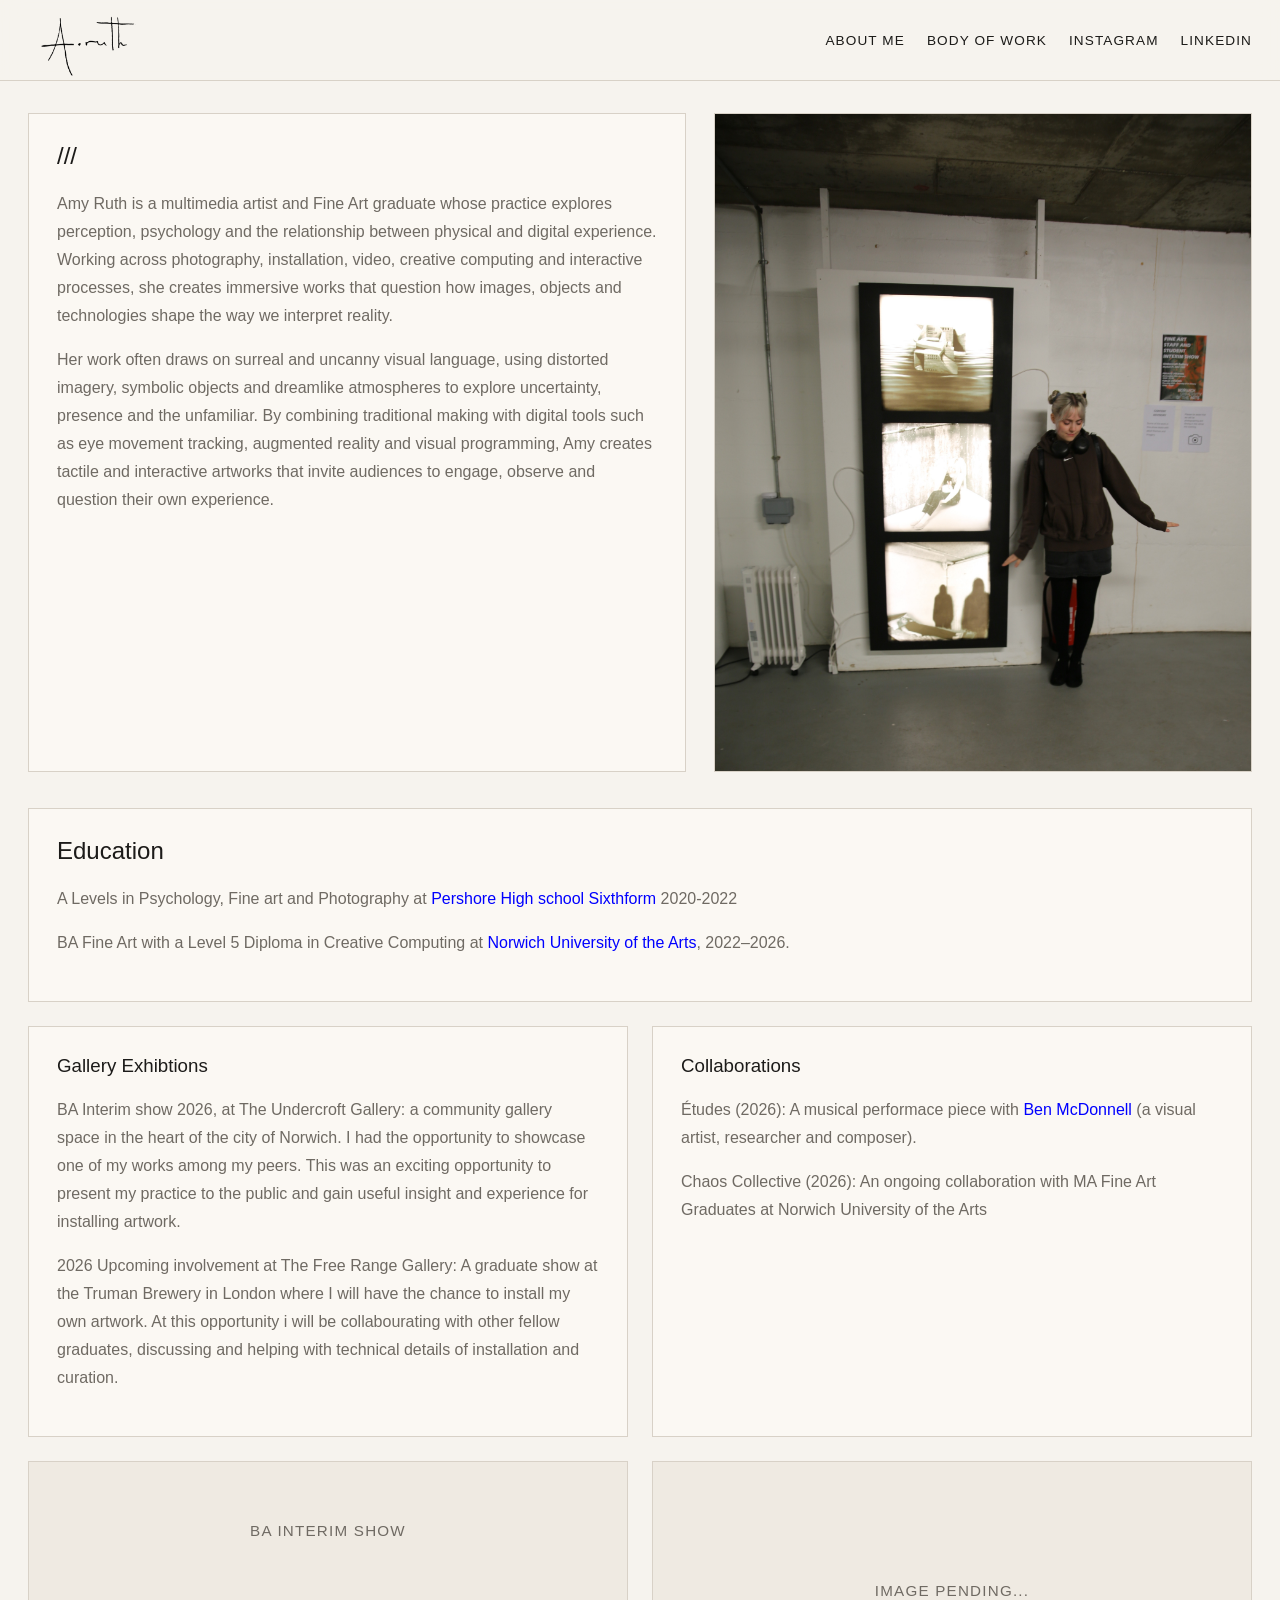
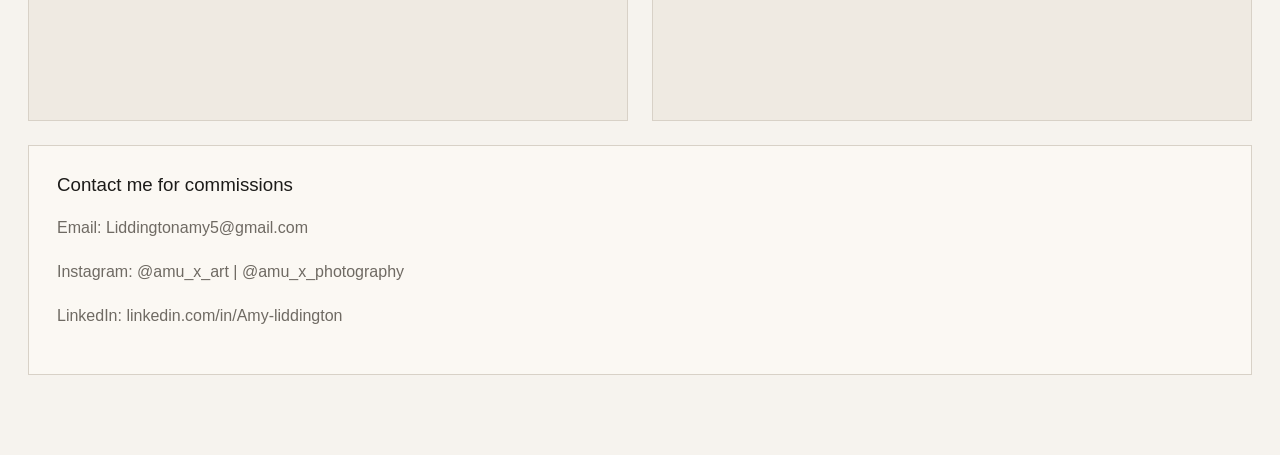
==== about.html @ e0ebb4e6 "Update about.html" ====
<!DOCTYPE html>
<html lang="en">
<head>
  <meta charset="UTF-8" />
  <meta name="viewport" content="width=device-width, initial-scale=1.0" />
  <title>About Me — Amy Liddington</title>
  <link rel="stylesheet" href="style.css" />
</head>
<body>
  <header class="site-header">
    <div class="header-inner">
      <a href="index.html" class="signature-wrap">
        <img src="images/sig.png" alt="Your signature" />
      </a>
      <nav class="main-nav">
        <a href="about.html">About Me</a>
        <a href="index.html#body-of-work">Body of Work</a>
      <a href="https://www.instagram.com/amu_x_art/" target="_blank" rel="noopener noreferrer">Instagram</a>
        <a href="https://www.linkedin.com/in/amy-liddington-a07385301/" target="_blank" rel="noopener noreferrer">LinkedIn</a>
      </nav>
    </div>
  </header>

  <main class="page-wrap">
    <div class="about-layout">
      <div class="text-box">
        <h2>///</h2>
        <p> Amy Ruth is a multimedia artist and Fine Art graduate whose practice explores perception, psychology and the relationship between physical and digital experience. Working across photography, installation, video, creative computing and interactive processes, she creates immersive works that question how images, objects and technologies shape the way we interpret reality.
        </p>
        <p>
          Her work often draws on surreal and uncanny visual language, using distorted imagery, symbolic objects and dreamlike atmospheres to explore uncertainty, presence and the unfamiliar. By combining traditional making with digital tools such as eye movement tracking, augmented reality and visual programming, Amy creates tactile and interactive artworks that invite audiences to engage, observe and question their own experience.
        </p>
        <p>
          
        </p>
      </div>

      <div class="image-box">
        <img src="images/0A7A3656.JPG" alt="Artist portrait or work image" />
      </div>
    </div>

    <div class="education-block">
      <h2>Education</h2>
      <p>
       A Levels in Psychology, Fine art and Photography at <a href="https://www.pershorehigh.org.uk/" class="link">Pershore High school Sixthform</a> 2020-2022
      </p>
      <p>
       BA Fine Art with a Level 5 Diploma in Creative Computing at <a href="https://norwichuni.ac.uk/courses/undergraduate/how-to-apply/?gad_source=1&gad_campaignid=23507903249&gbraid=0AAAAA-VwPoWM-Cn82sap5-omvKN9BB3MS&gclid=Cj0KCQjw77bPBhC_ARIsAGAjjV-Chq_SR6FcS5R3rNB_PiRzjKrTsqq-M4BsCd_qu9kXpTuqFAmPdO8aAlq-EALw_wcB" class="link">Norwich University of the Arts</a>, 2022–2026.
      </p>
    </div>

    <div class="info-grid">
      <div class="info-box">
        <h3>Gallery Exhibtions</h3>
        <p>
          BA Interim show 2026, at The Undercroft Gallery: a community gallery space in the heart of the city of Norwich. I had the opportunity to showcase one of my works among my peers. This was an exciting opportunity to present my practice to the public and gain useful insight and experience for installing artwork. 
        </p>
        <p>
          2026 Upcoming involvement at The Free Range Gallery: A graduate show at the Truman Brewery in London where I will have the chance to install my own artwork. At this opportunity i will be collabourating with other fellow graduates, discussing and helping with technical details of installation and curation.  
        </p>
      </div>

      <div class="info-box">
        <h3>Collaborations</h3>
        <p>
         Études (2026): A musical performace piece with <a href="https://benmcdonnell.co.uk/" target="_blank" rel="noopener noreferrer" class="link">Ben McDonnell</a> 
         (a visual artist, researcher and composer).
        </p>
        <p>
          Chaos Collective (2026): An ongoing collaboration with MA Fine Art Graduates at Norwich University of the Arts
        </p>
        <p>

        </p>

      </div>
    </div>

    <div class="placeholder-image-row">
      <div class="placeholder-tile"> BA Interim Show
        <img src="images/IMG_8066 (1).JPG" alt="">
      </div>
      <div class="placeholder-tile">Image pending...</div>
    </div>

    <div class="contact-box">
      <h3>Contact me for commissions</h3>
      <p>Email: Liddingtonamy5@gmail.com</p>
      <p>Instagram: @amu_x_art | @amu_x_photography</p>
      <p>LinkedIn: linkedin.com/in/Amy-liddington</p>
    </div>
  </main>
  <script src="script.js"></script>
</body>
</html>
---- style.css ----
:root {
  --bg: #f6f3ee;
  --bg-soft: #efeae2;
  --text: #1c1b19;
  --muted: #6f6a63;
  --line: #d8d1c7;
  --overlay: rgba(28, 27, 25, 0.35);
  --max-width: 1400px;
  --pad: 28px;
  --font-main: "Helvetica Neue", Arial, sans-serif;
}

* {
  box-sizing: border-box;
}

html {
  scroll-behavior: smooth;
}

body {
  margin: 0;
  font-family: var(--font-main);
  background: var(--bg);
  color: var(--text);
}

img {
  max-width: 100%;
  display: block;
}

a {
  color: inherit;
  text-decoration: none;
}

.site-header {
  position: sticky;
  top: 0;
  z-index: 1000;
  background: rgba(246, 243, 238, 0.95);
  -webkit-backdrop-filter: blur(10px);
backdrop-filter: blur(10px);
  backdrop-filter: blur(10px);
  border-bottom: 1px solid var(--line);
}

.header-inner {
  max-width: var(--max-width);
  margin: 0 auto;
  padding: 0 var(--pad);   /* remove vertical padding */
  height: 80px;            /* FIXED height */
  display: flex;
  align-items: center;
  justify-content: space-between;
}

.signature-wrap {
  height: 100%;
  display: flex;
  align-items: center;
   /* allows image to extend */
}

.signature-wrap img {
  height: 100px;   /* bigger than header */
  width: auto;
  object-fit: contain;
}

.main-nav {
  display: flex;
  flex-wrap: wrap;
  gap: 22px;
  justify-content: flex-end;
}

.main-nav a {
  font-size: 0.85rem;
  letter-spacing: 0.08em;
  text-transform: uppercase;
  color: var(--text);
  transition: opacity 0.2s ease;
}

.main-nav a:hover {
  opacity: 0.55;
}

.page-wrap {
  max-width: var(--max-width);
  margin: 0 auto;
  padding: 32px var(--pad) 80px;
}

.hero-space {
  padding-top: 22px;
}

.intro-copy {
  max-width: 760px;
  margin-bottom: 36px;
}

.intro-copy h1 {
  font-size: clamp(2.4rem, 5vw, 5rem);
  line-height: 0.95;
  margin: 0 0 16px;
  font-weight: 500;
}

.intro-copy p {
  font-size: 1rem;
  line-height: 1.7;
  color: var(--muted);
  max-width: 640px;
  margin: 0;
}

/* Homepage category grid */
.category-grid {
  display: grid;
  grid-template-columns: repeat(2, 1fr);
  gap: 18px;
}

.category-card {
  position: relative;
  min-height: 340px;
  overflow: hidden;
  background: var(--bg-soft);
  border: 1px solid var(--line);
}

.category-card img {
  width: 100%;
  height: 100%;
  object-fit: cover;
  transition: transform 0.6s ease;
}

.category-card::after {
  content: "";
  position: absolute;
  inset: 0;
  background: var(--overlay);
  opacity: 0;
  transition: opacity 0.35s ease;
}

.category-card:hover::after {
  opacity: 1;
}

.category-card:hover img {
  transform: scale(1.03);
}

.category-label {
  position: absolute;
  left: 22px;
  bottom: 20px;
  z-index: 2;
  color: #fff;
  font-size: 1.1rem;
  letter-spacing: 0.04em;
  text-transform: uppercase;
}

/* About page */
.about-layout {
  display: grid;
  grid-template-columns: 1.1fr 0.9fr;
  gap: 28px;
  margin-bottom: 36px;
}

.text-box,
.image-box,
.info-box,
.contact-box,
.education-block {
  border: 1px solid var(--line);
  background: #fbf8f3;
}

.text-box,
.info-box,
.contact-box,
.education-block {
  padding: 28px;
}

.text-box h2,
.education-block h2,
.info-box h3,
.contact-box h3,
.gallery-header h1 {
  margin-top: 0;
  font-weight: 500;
}

.text-box p,
.education-block p,
.info-box p,
.contact-box p {
  line-height: 1.75;
  color: var(--muted);
}

.image-box {
  min-height: 200px;
 
  overflow: hidden;
  display: flex;
  justify-content: center;
}

.image-box img {
  height: 100%;
  object-fit:cover;
  
}

.education-block {
  margin-bottom: 24px;
}

.info-grid {
  display: grid;
  grid-template-columns: 1fr 1fr;
  gap: 24px;
  margin-bottom: 24px;
}

.placeholder-image-row {
  display: grid;
  grid-template-columns: 1fr 1fr;
  gap: 24px;
  margin-bottom: 24px;
}

.placeholder-tile {
  min-height: 260px;
  border: 1px solid var(--line);
  background: var(--bg-soft);
  display: grid;
  place-items: center;
  color: var(--muted);
  font-size: 0.95rem;
  text-transform: uppercase;
  letter-spacing: 0.08em;
}

/* Gallery / slideshow pages */
.gallery-header {
  margin-bottom: 26px;
}

.gallery-header p {
  max-width: 700px;
  line-height: 1.7;
  color: var(--muted);
}

.slideshow {
  border: none;
  background: none;
}

.slide {
  display: none;
  grid-template-columns: 1.2fr 0.8fr;

  min-height: calc(100vh - 70px); /* NOT fixed height */
  align-items: center;
}
.slide.active {
  display: grid;
}

.slide-image {
  display: flex;
  align-items: center;
  justify-content: center;
}

.slide-image img {
  max-height: calc(100vh - 120px); /* 🔥 prevents overflow */
  max-width: 100%;
  object-fit: contain;
}

.slide-caption {
  display: flex;
  flex-direction: column;
  justify-content: flex-end;
  padding: 30px;
}

.slide-caption h2 {
  margin: 0 0 10px;
  font-weight: 500;
}

.slide-caption p {
  margin: 0;
  line-height: 1.75;
  color: var(--muted);
}


#body-of-work {
  scroll-margin-top: 90px;
}

.slide-controls {
  display: flex;
  gap: 12px;
  margin-top: 20px;
  padding: 20px 30px 0;
}

.slide-controls button {
  background: transparent;
  border: 1px solid var(--text);
  color: var(--text);
  padding: 10px 16px;
  cursor: pointer;
  transition: background 0.2s ease, color 0.2s ease;
}

.slide-controls button:hover {
  background: var(--text);
  color: var(--bg);
}

.footer-space {
  height: 50px;
}

@media (max-width: 900px) {
  .category-grid,
  .about-layout,
  .info-grid,
  .placeholder-image-row,
  .slide,
  .slide.active {
    grid-template-columns: 1fr;
  }

  .category-card {
    min-height: 260px;
  }

  .slide {
  display: none;
  grid-template-columns: 1.2fr 0.8fr;
  height: 100vh;          /* 🔥 key line */
  max-height: 100vh;
}

  .slide-caption {
    border-left: none;
    border-top: 1px solid var(--line);
  }

  .main-nav {
    gap: 14px;
  }

  .main-nav a {
    font-size: 0.75rem;
  }
}
.link{
  color:blue;
  transition: 0.2s ease;

}
.link:hover{
  color: rgb(209, 11, 209);
}

.slideshow {
  position: relative;
}

.slide-image {
  position: relative;
}

.slide-arrow {
  position: absolute;
  top: 50%;
  transform: translateY(-50%);
  width: 54px;
  height: 54px;
  display: flex;
  align-items: center;
  justify-content: center;
  border-radius: 50%;
  background: rgba(246, 243, 238, 0.8);
  color: var(--text);
  font-size: 1.5rem;
  cursor: pointer;
  opacity: 0;
  transition: opacity 0.25s ease, background 0.25s ease;
  z-index: 20;
  user-select: none;
}

.slideshow:hover .slide-arrow {
  opacity: 1;
}

.slide-arrow:hover {
  background: rgba(28, 27, 25, 0.9);
  color: var(--bg);
}

.slide-arrow.prev {
  left: 18px;
}

.slide-arrow.next {
  right: 18px;
}

.slide-image video {
  max-height: calc(100vh - 120px);
  max-width: 100%;
  width: auto;
  height: auto;
  object-fit: contain;
  display: block;
}
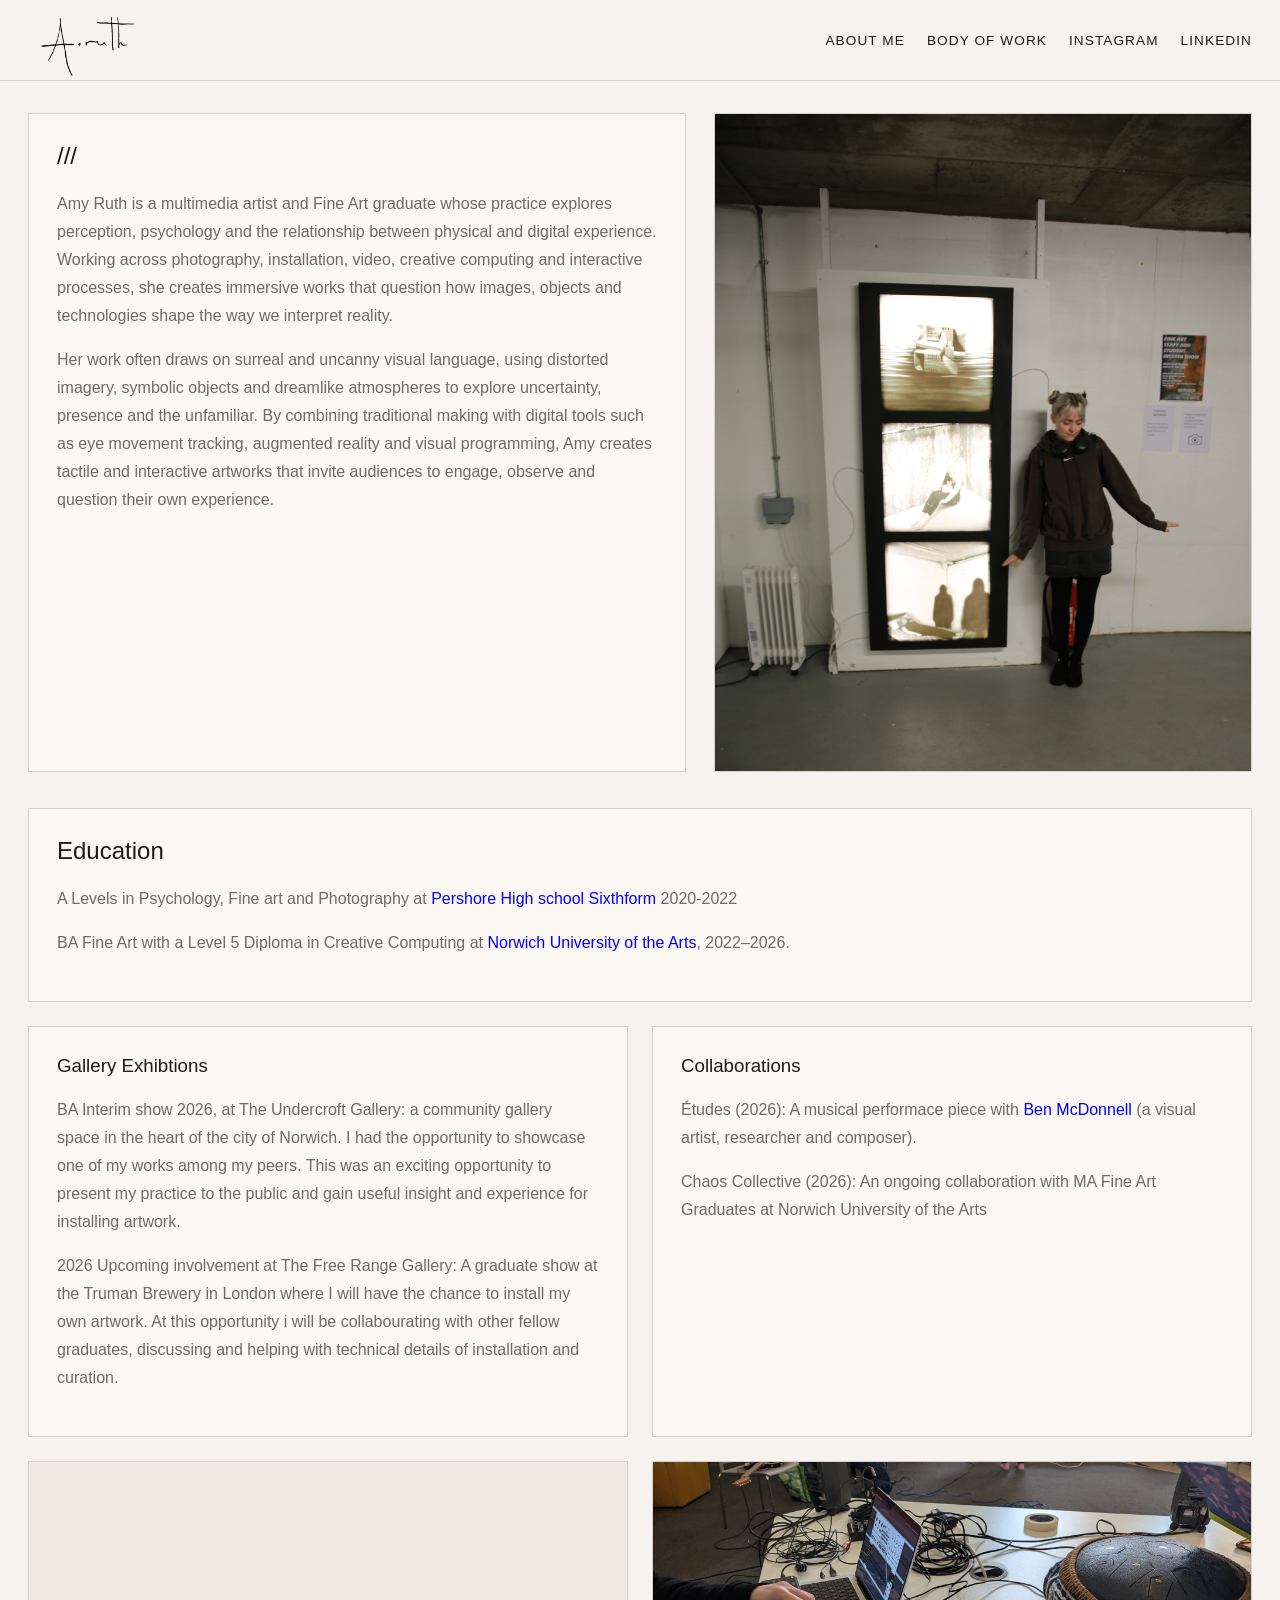
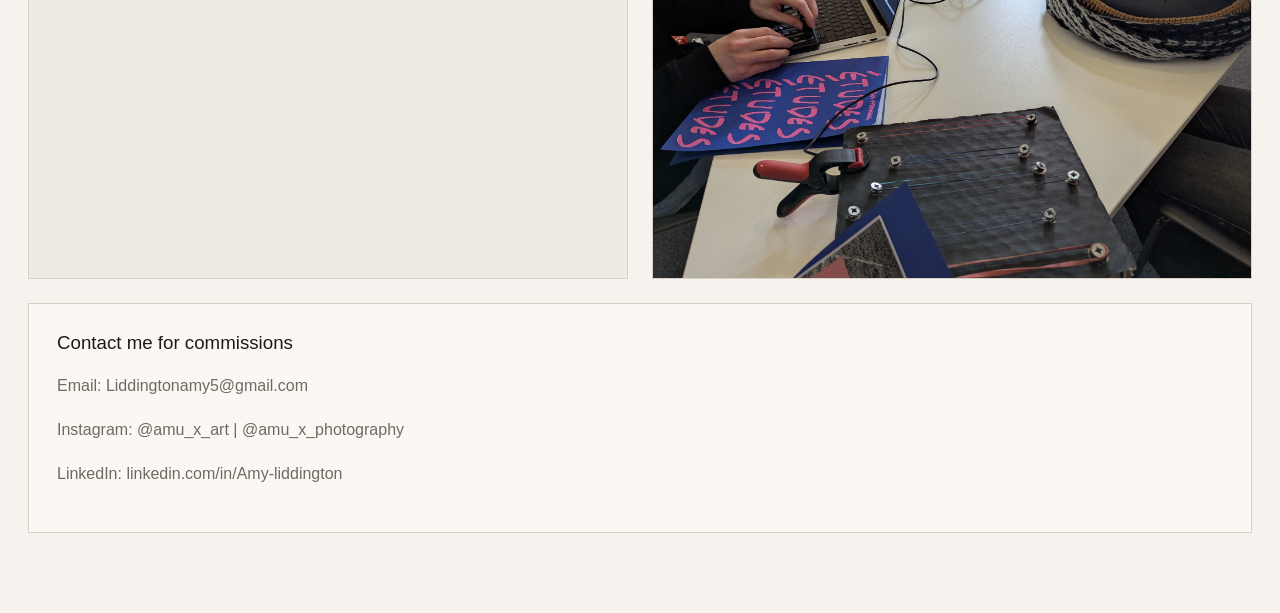
==== commit d8dd5a6b: "tidying up" ====
--- a/about.html
+++ b/about.html
@@ -78,10 +78,12 @@
     </div>
 
     <div class="placeholder-image-row">
-      <div class="placeholder-tile"> BA Interim Show
+      <div class="placeholder-tile">
         <img src="images/IMG_8066 (1).JPG" alt="">
       </div>
-      <div class="placeholder-tile">Image pending...</div>
+      <div class="placeholder-tile">
+        <img src="images/benpt2.jpg" alt="">
+      </div>
     </div>
 
     <div class="contact-box">
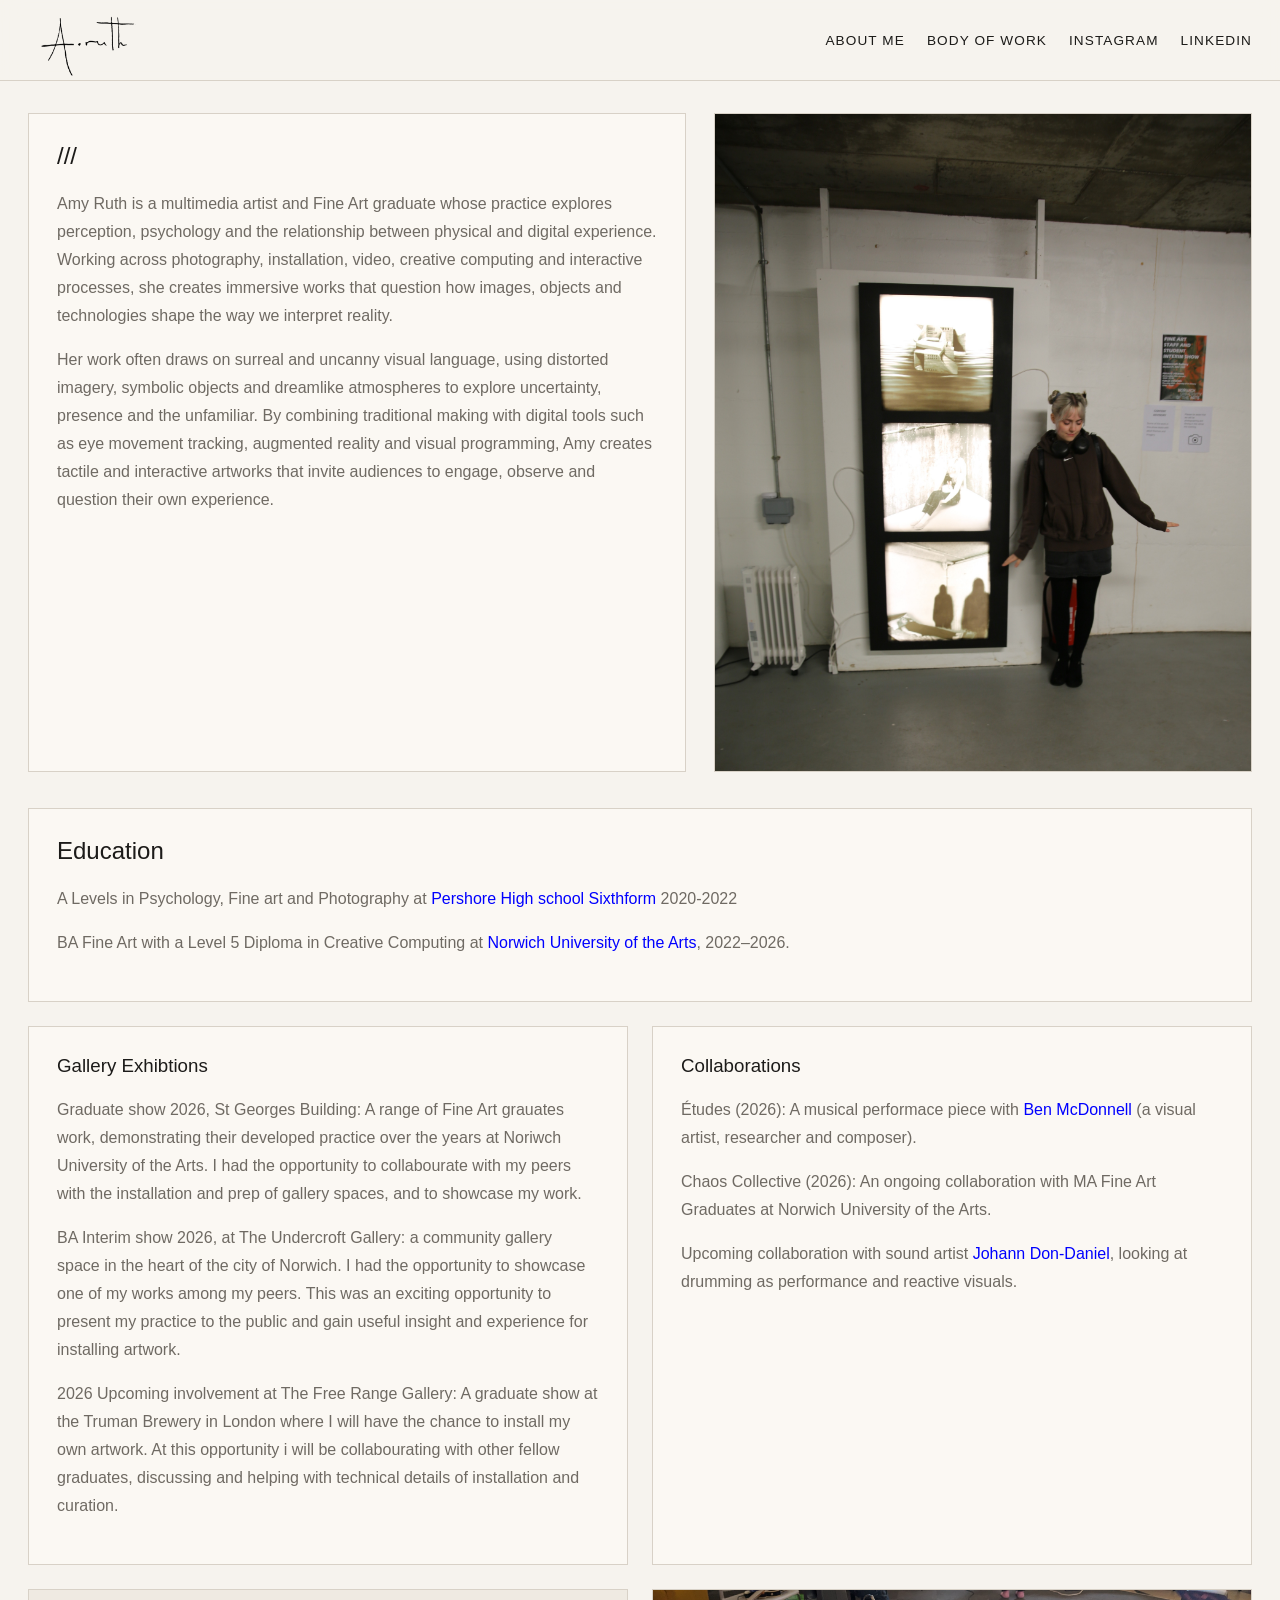
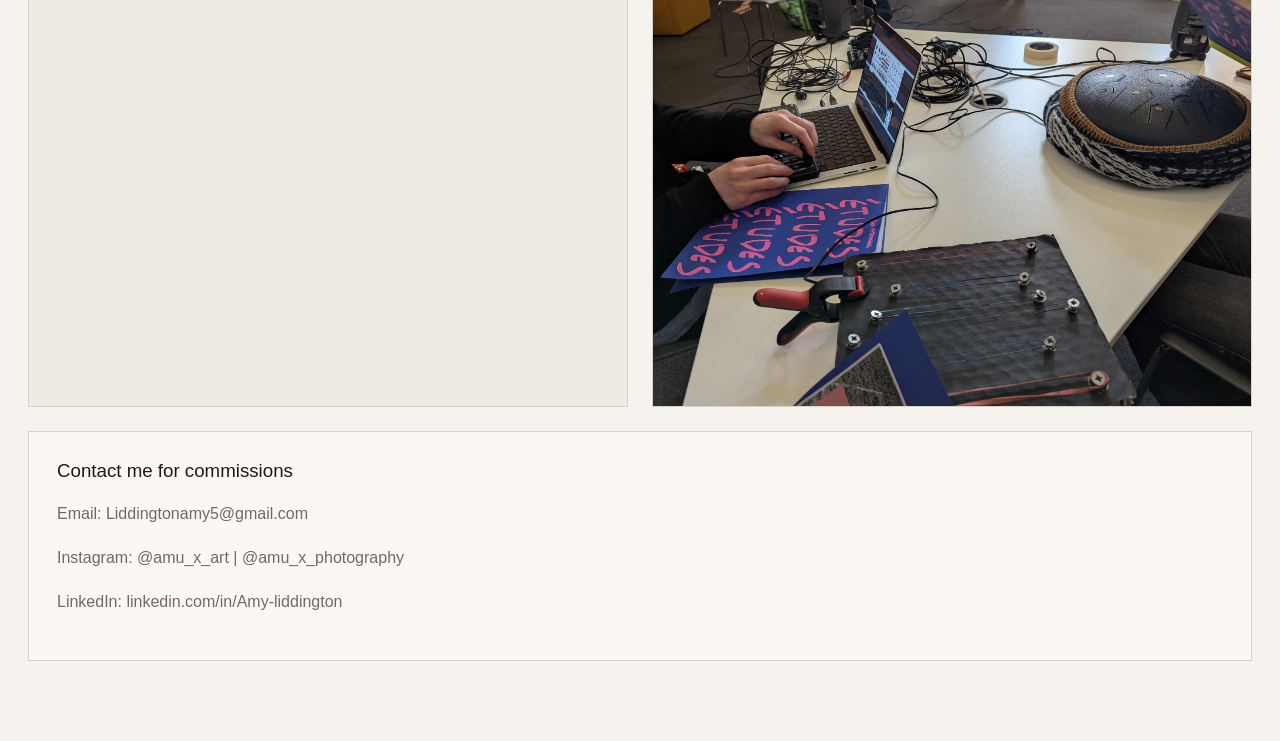
==== commit bf9b41de: "spelling and pictures added" ====
--- a/about.html
+++ b/about.html
@@ -54,11 +54,15 @@
       <div class="info-box">
         <h3>Gallery Exhibtions</h3>
         <p>
+          Graduate show 2026, St Georges Building: A range of Fine Art grauates work, demonstrating their developed practice over the years at Noriwch University of the Arts. I had the opportunity to collabourate with my peers with the installation and prep of gallery spaces, and to showcase my work.
+        </p>
+        <p>
           BA Interim show 2026, at The Undercroft Gallery: a community gallery space in the heart of the city of Norwich. I had the opportunity to showcase one of my works among my peers. This was an exciting opportunity to present my practice to the public and gain useful insight and experience for installing artwork. 
         </p>
         <p>
           2026 Upcoming involvement at The Free Range Gallery: A graduate show at the Truman Brewery in London where I will have the chance to install my own artwork. At this opportunity i will be collabourating with other fellow graduates, discussing and helping with technical details of installation and curation.  
         </p>
+        
       </div>
 
       <div class="info-box">
@@ -68,9 +72,10 @@
          (a visual artist, researcher and composer).
         </p>
         <p>
-          Chaos Collective (2026): An ongoing collaboration with MA Fine Art Graduates at Norwich University of the Arts
+          Chaos Collective (2026): An ongoing collaboration with MA Fine Art Graduates at Norwich University of the Arts.
         </p>
         <p>
+          Upcoming collaboration with sound artist <a href="https://www.johanndondaniel.com/" rel="" class="link" a>Johann Don-Daniel</a>, looking at drumming as performance and reactive visuals. 
 
         </p>
 
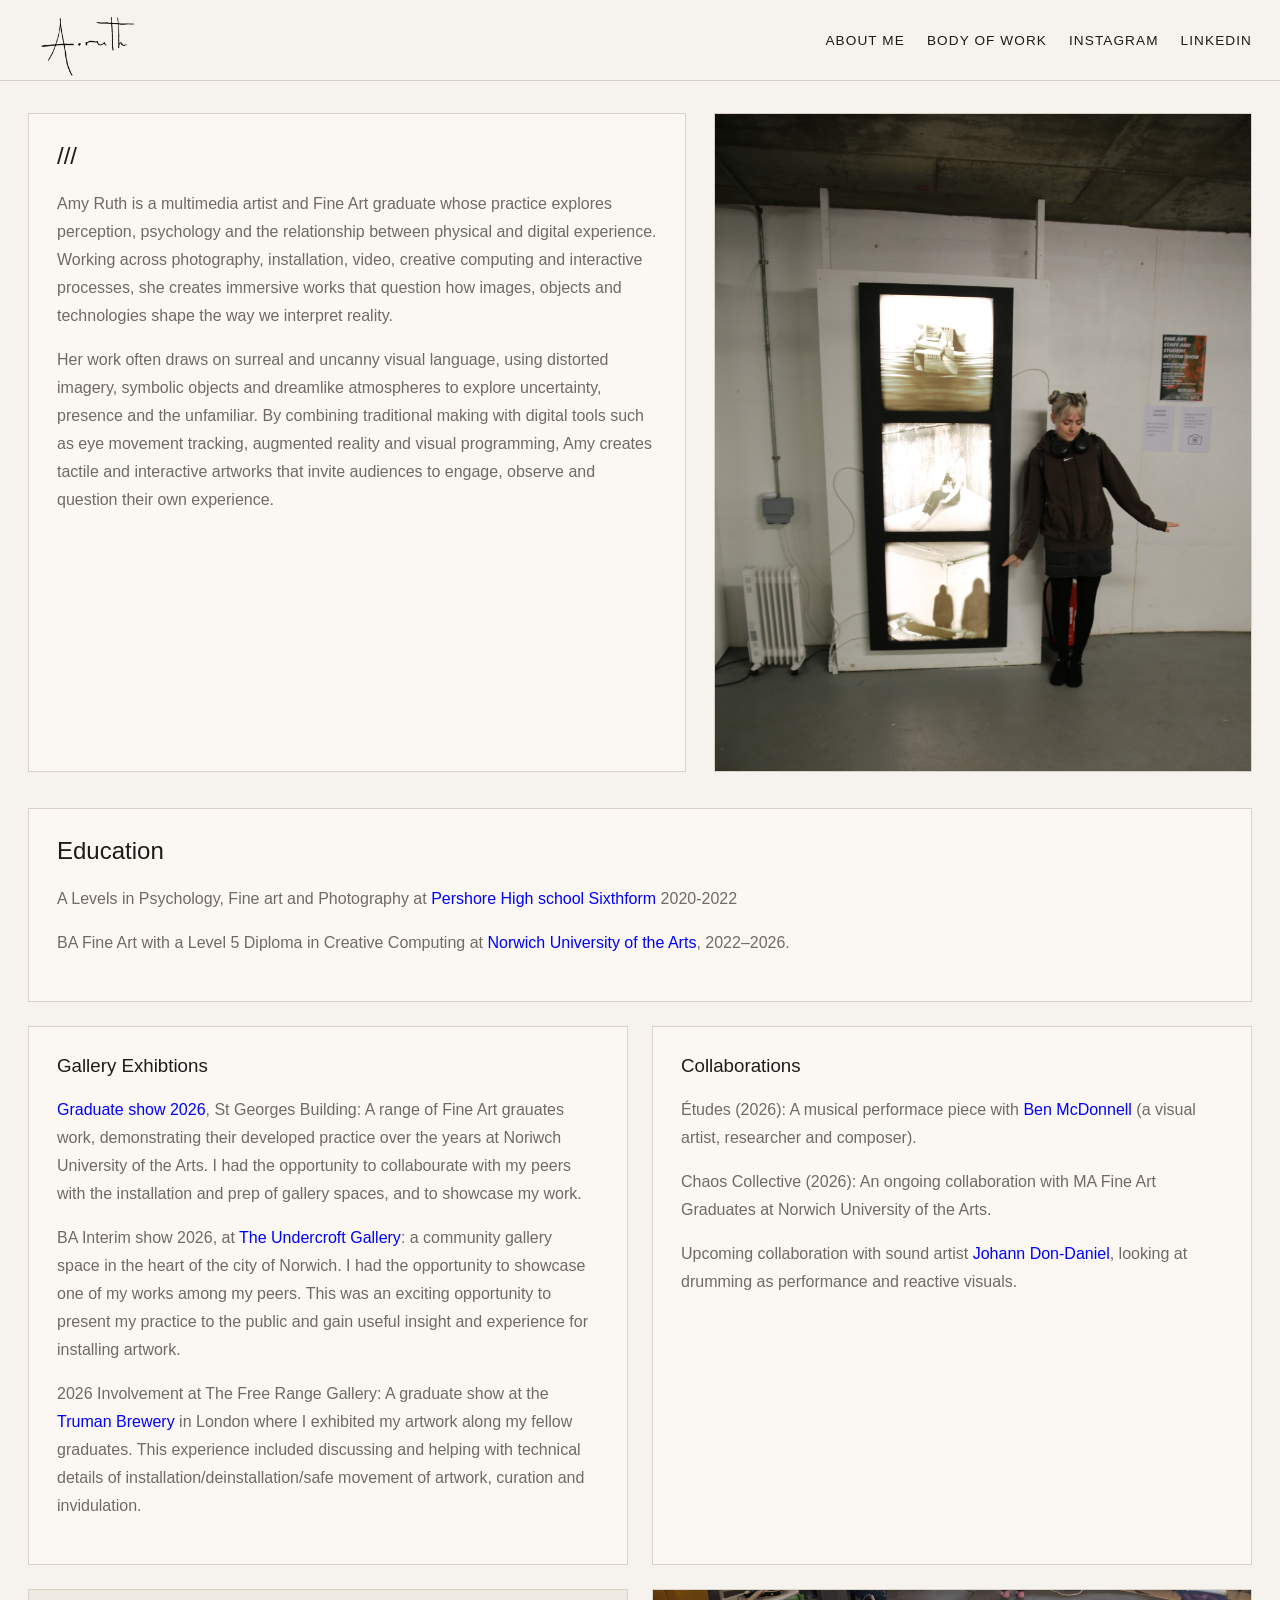
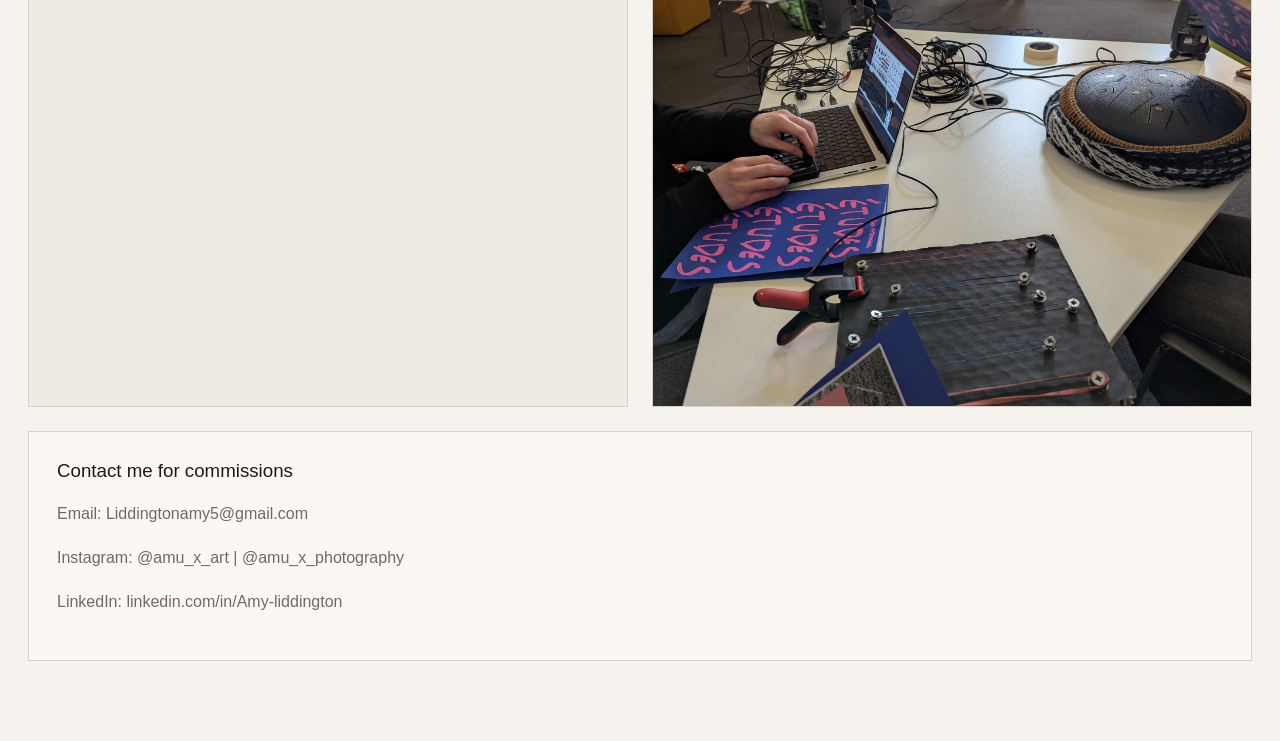
==== commit b4be04c1: "updated about section and added images to installation" ====
--- a/about.html
+++ b/about.html
@@ -54,13 +54,13 @@
       <div class="info-box">
         <h3>Gallery Exhibtions</h3>
         <p>
-          Graduate show 2026, St Georges Building: A range of Fine Art grauates work, demonstrating their developed practice over the years at Noriwch University of the Arts. I had the opportunity to collabourate with my peers with the installation and prep of gallery spaces, and to showcase my work.
+          <a href="https://gradfestshowcase.com/undergraduate/students/amy-liddington/?fbclid=PAcGRvZgJleHRuA2FlbQIxMQBzcnRjBmFwcF9pZA81NjcwNjczNDMzNTI0MjcAAaeMaiTDARsU_ht3ffGv4qEKmR_tUdYv-TsAaWFdZJ34UbBEobdl0QtXQsXFnQ_aem_kq4THn4KsfNq0L2KGORC2g" class="link">Graduate show 2026</a>, St Georges Building: A range of Fine Art grauates work, demonstrating their developed practice over the years at Noriwch University of the Arts. I had the opportunity to collabourate with my peers with the installation and prep of gallery spaces, and to showcase my work.
         </p>
         <p>
-          BA Interim show 2026, at The Undercroft Gallery: a community gallery space in the heart of the city of Norwich. I had the opportunity to showcase one of my works among my peers. This was an exciting opportunity to present my practice to the public and gain useful insight and experience for installing artwork. 
+          BA Interim show 2026, at <a href="https://www.artinnorwich.org.uk/" class="link">The Undercroft Gallery</a>: a community gallery space in the heart of the city of Norwich. I had the opportunity to showcase one of my works among my peers. This was an exciting opportunity to present my practice to the public and gain useful insight and experience for installing artwork. 
         </p>
         <p>
-          2026 Upcoming involvement at The Free Range Gallery: A graduate show at the Truman Brewery in London where I will have the chance to install my own artwork. At this opportunity i will be collabourating with other fellow graduates, discussing and helping with technical details of installation and curation.  
+          2026 Involvement at The Free Range Gallery: A graduate show at the <a href="https://www.trumanbrewery.com/web/home.pl" class="link">Truman Brewery</a> in London where I exhibited my artwork along my fellow graduates. This experience included discussing and helping with technical details of installation/deinstallation/safe movement of artwork, curation and invidulation.
         </p>
         
       </div>
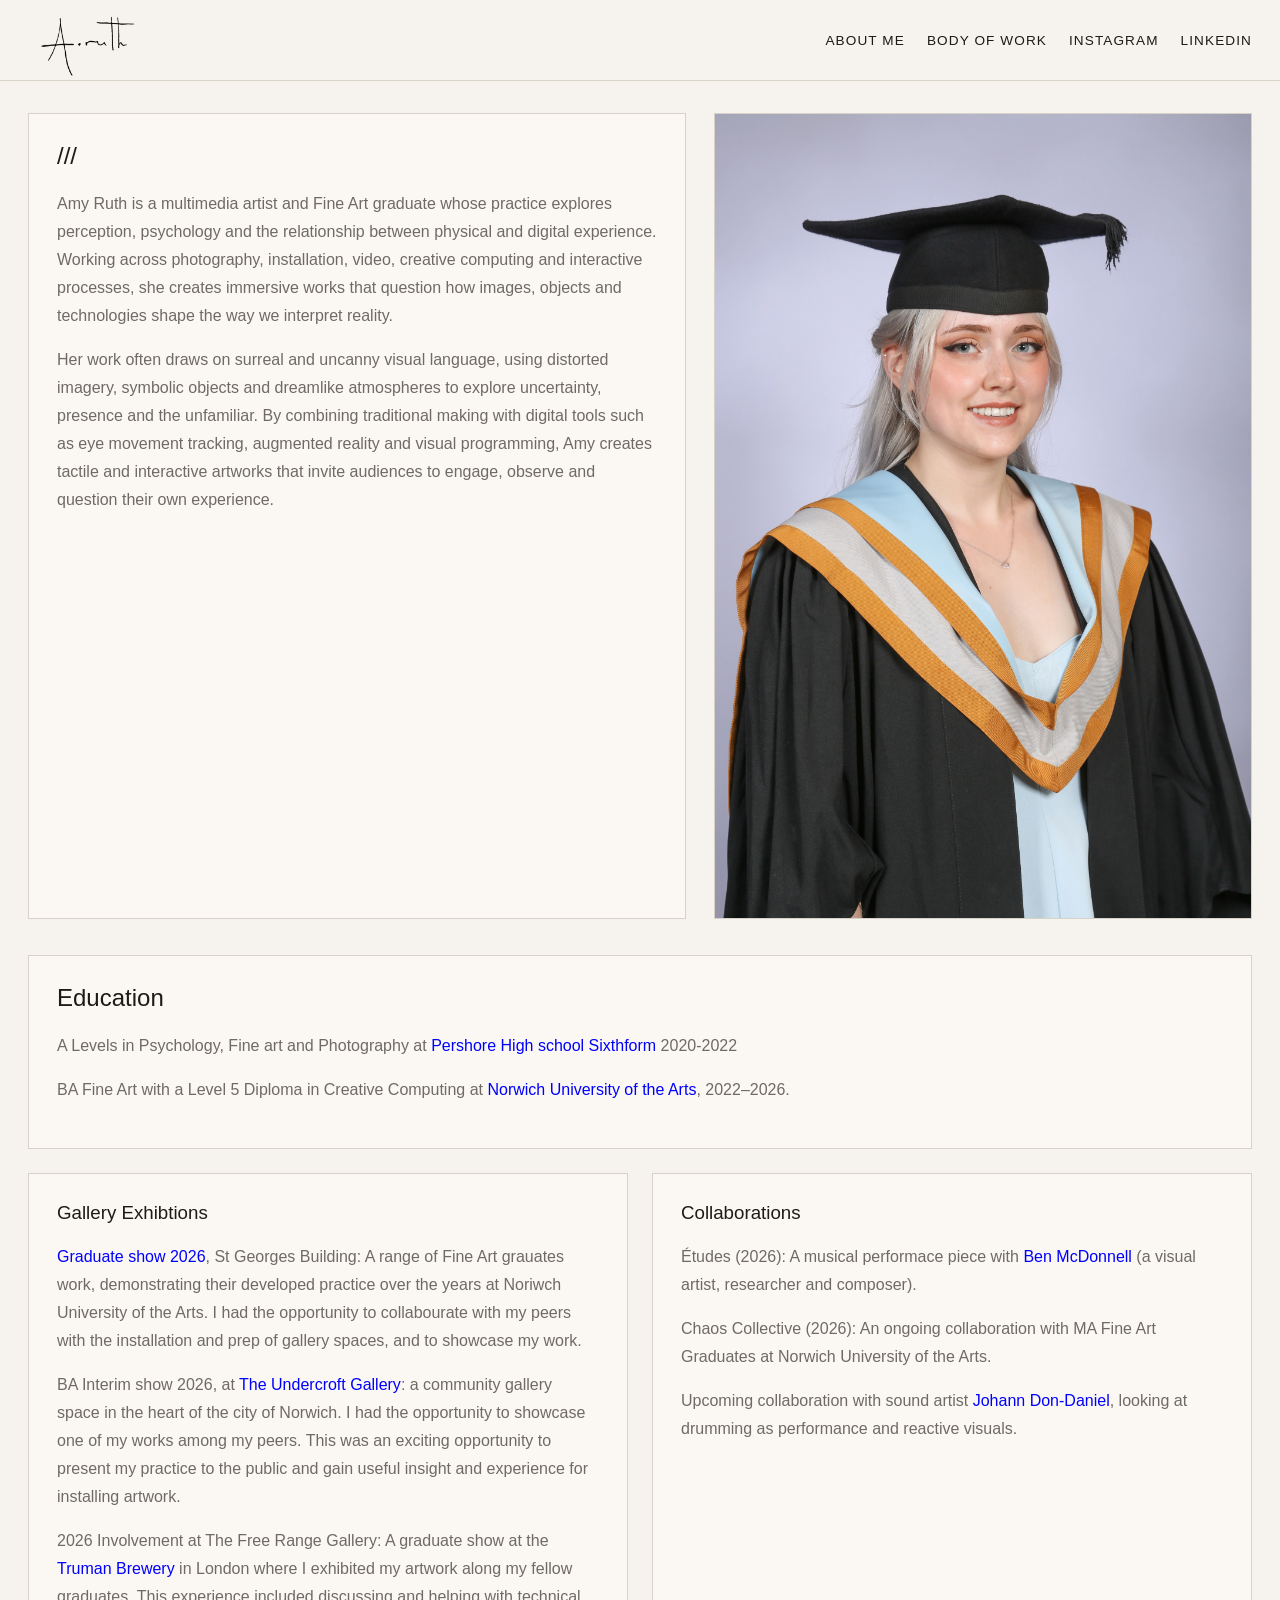
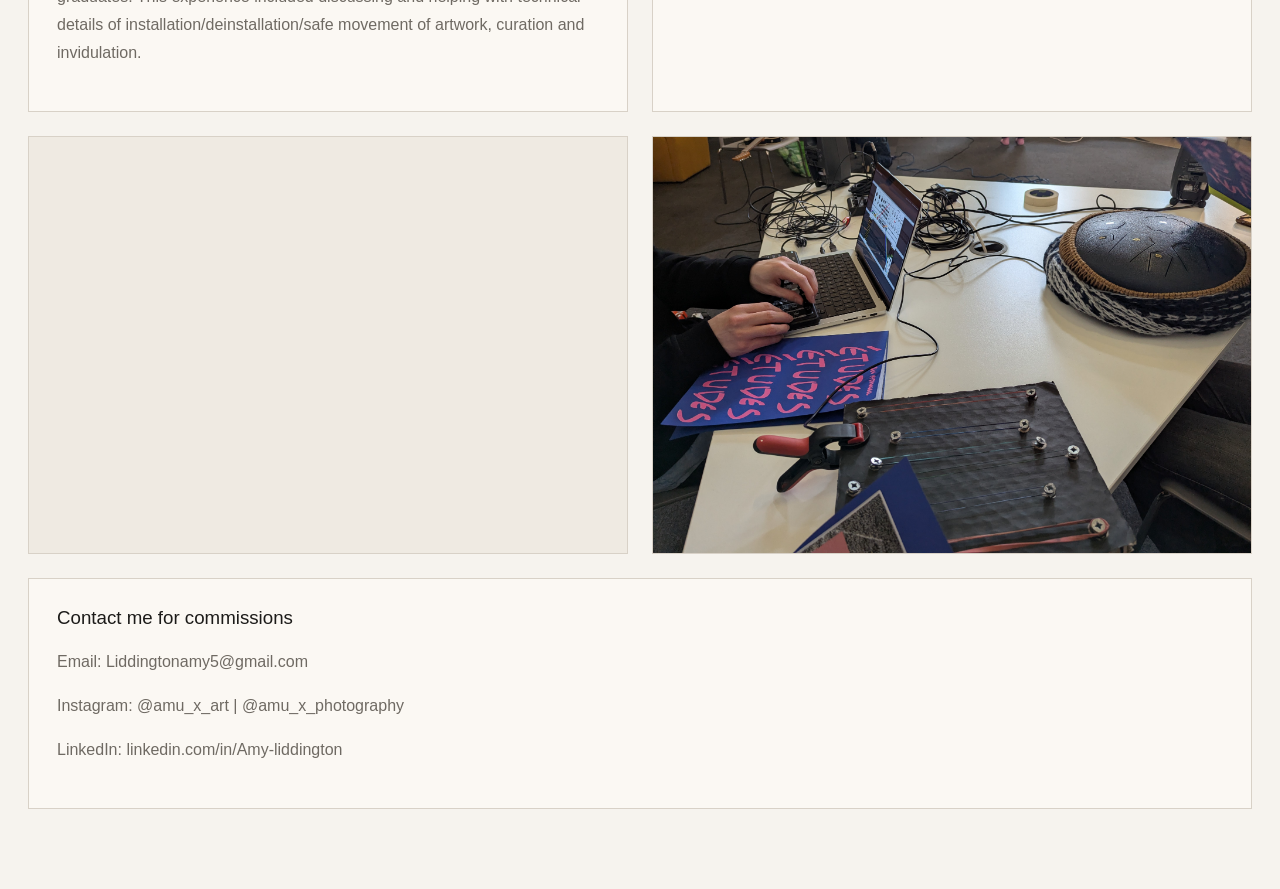
==== commit f1914f45: "changed about image and added text for others" ====
--- a/about.html
+++ b/about.html
@@ -36,7 +36,7 @@
       </div>
 
       <div class="image-box">
-        <img src="images/0A7A3656.JPG" alt="Artist portrait or work image" />
+        <img src="images/1Graduation Image to print.jpg" alt="Artist portrait or work image" />
       </div>
     </div>
 
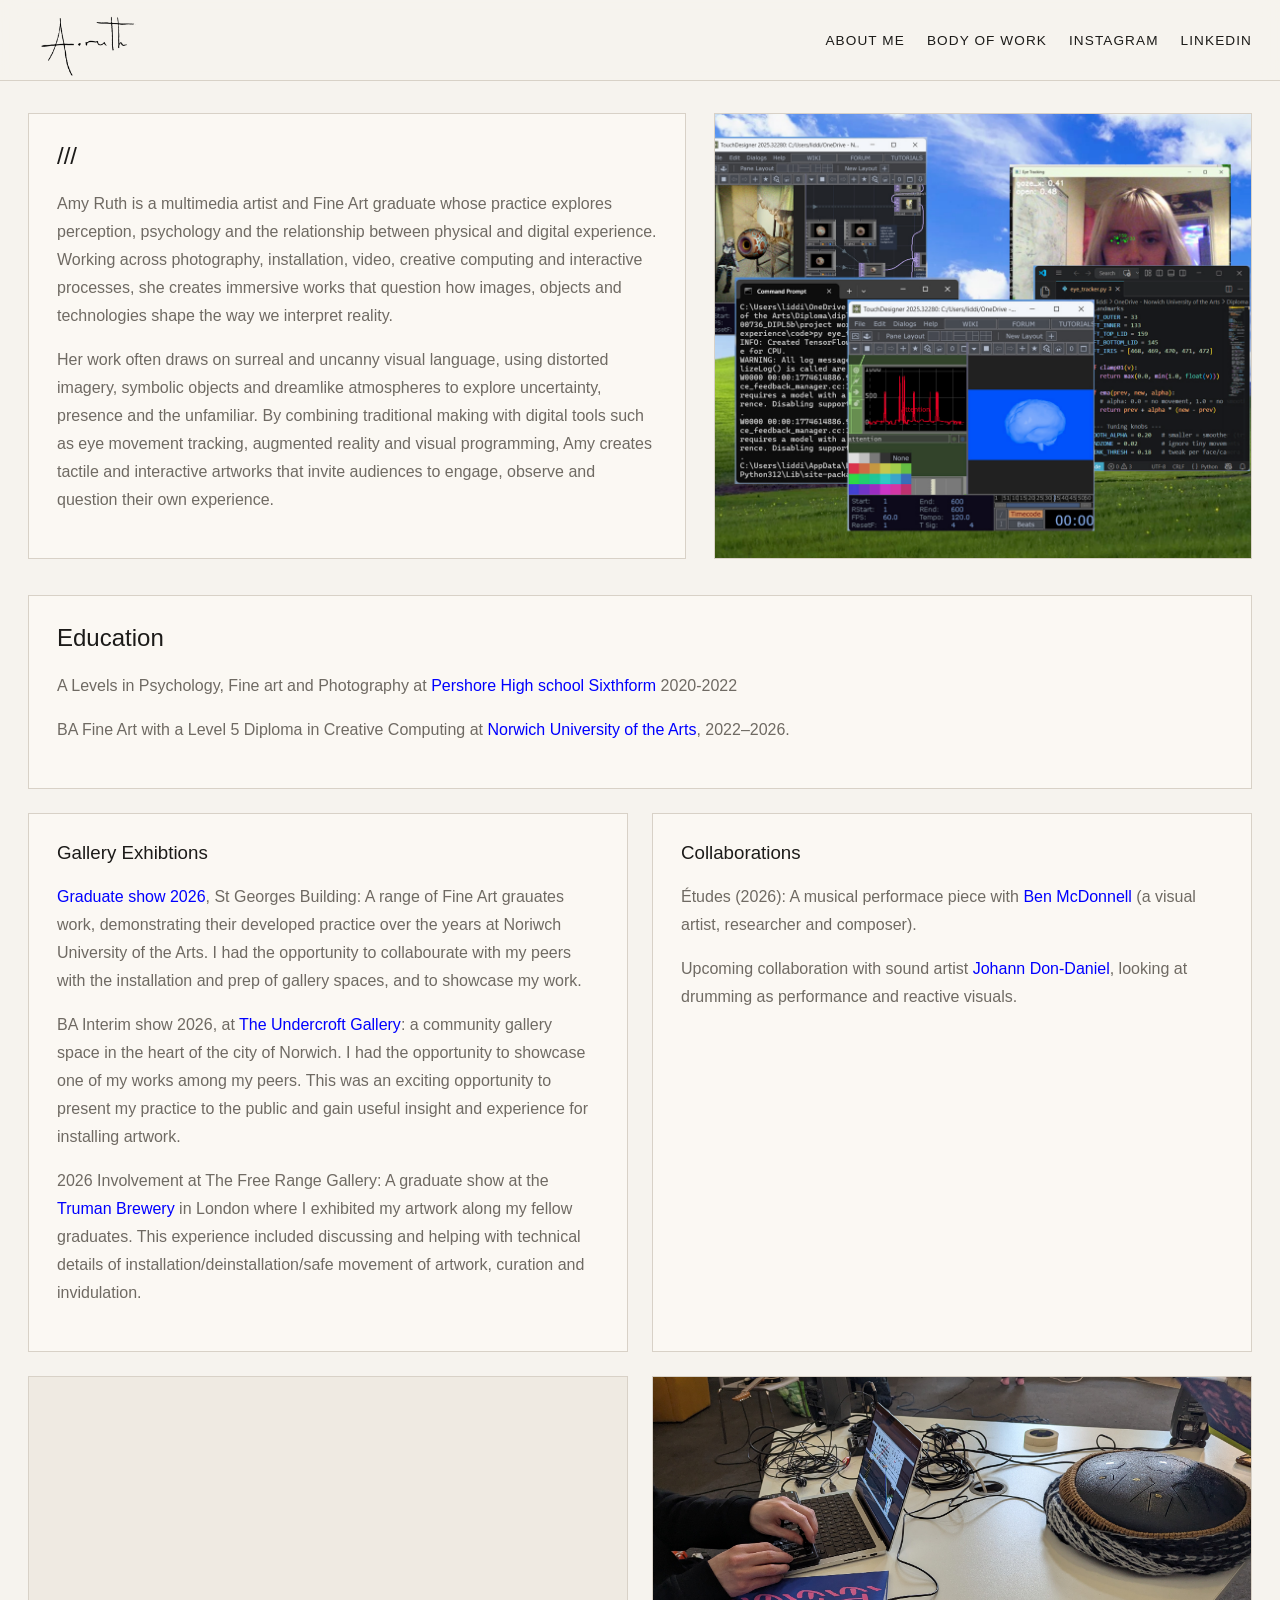
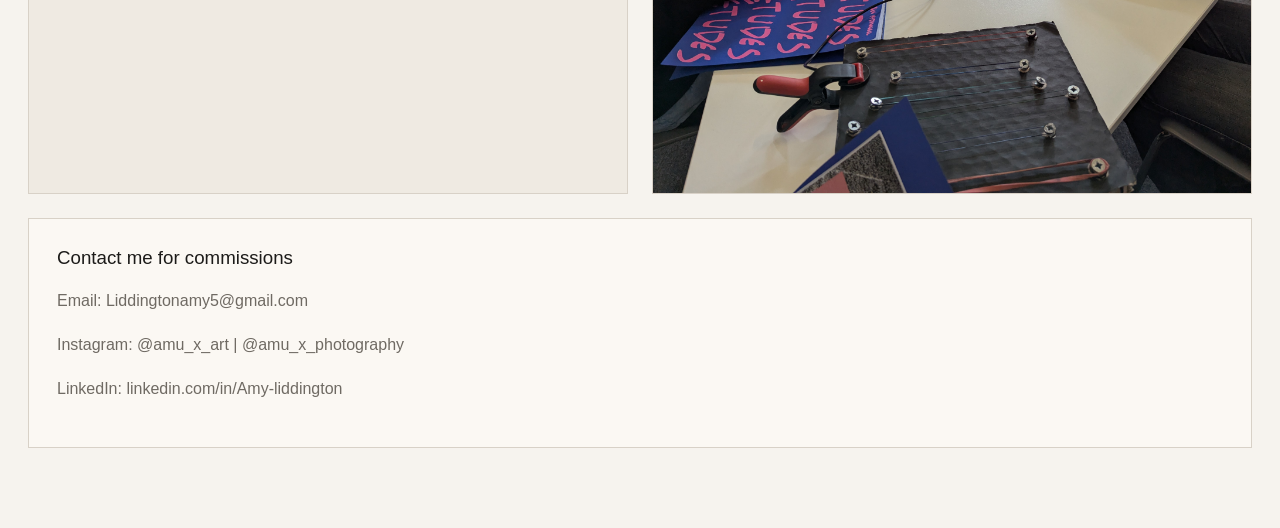
==== commit 18328c15: "added cromer symp" ====
--- a/about.html
+++ b/about.html
@@ -36,7 +36,7 @@
       </div>
 
       <div class="image-box">
-        <img src="images/1Graduation Image to print.jpg" alt="Artist portrait or work image" />
+        <img src="images/download.jpg" alt="Artist portrait or work image" />
       </div>
     </div>
 
@@ -72,9 +72,6 @@
          (a visual artist, researcher and composer).
         </p>
         <p>
-          Chaos Collective (2026): An ongoing collaboration with MA Fine Art Graduates at Norwich University of the Arts.
-        </p>
-        <p>
           Upcoming collaboration with sound artist <a href="https://www.johanndondaniel.com/" rel="" class="link" a>Johann Don-Daniel</a>, looking at drumming as performance and reactive visuals. 
 
         </p>
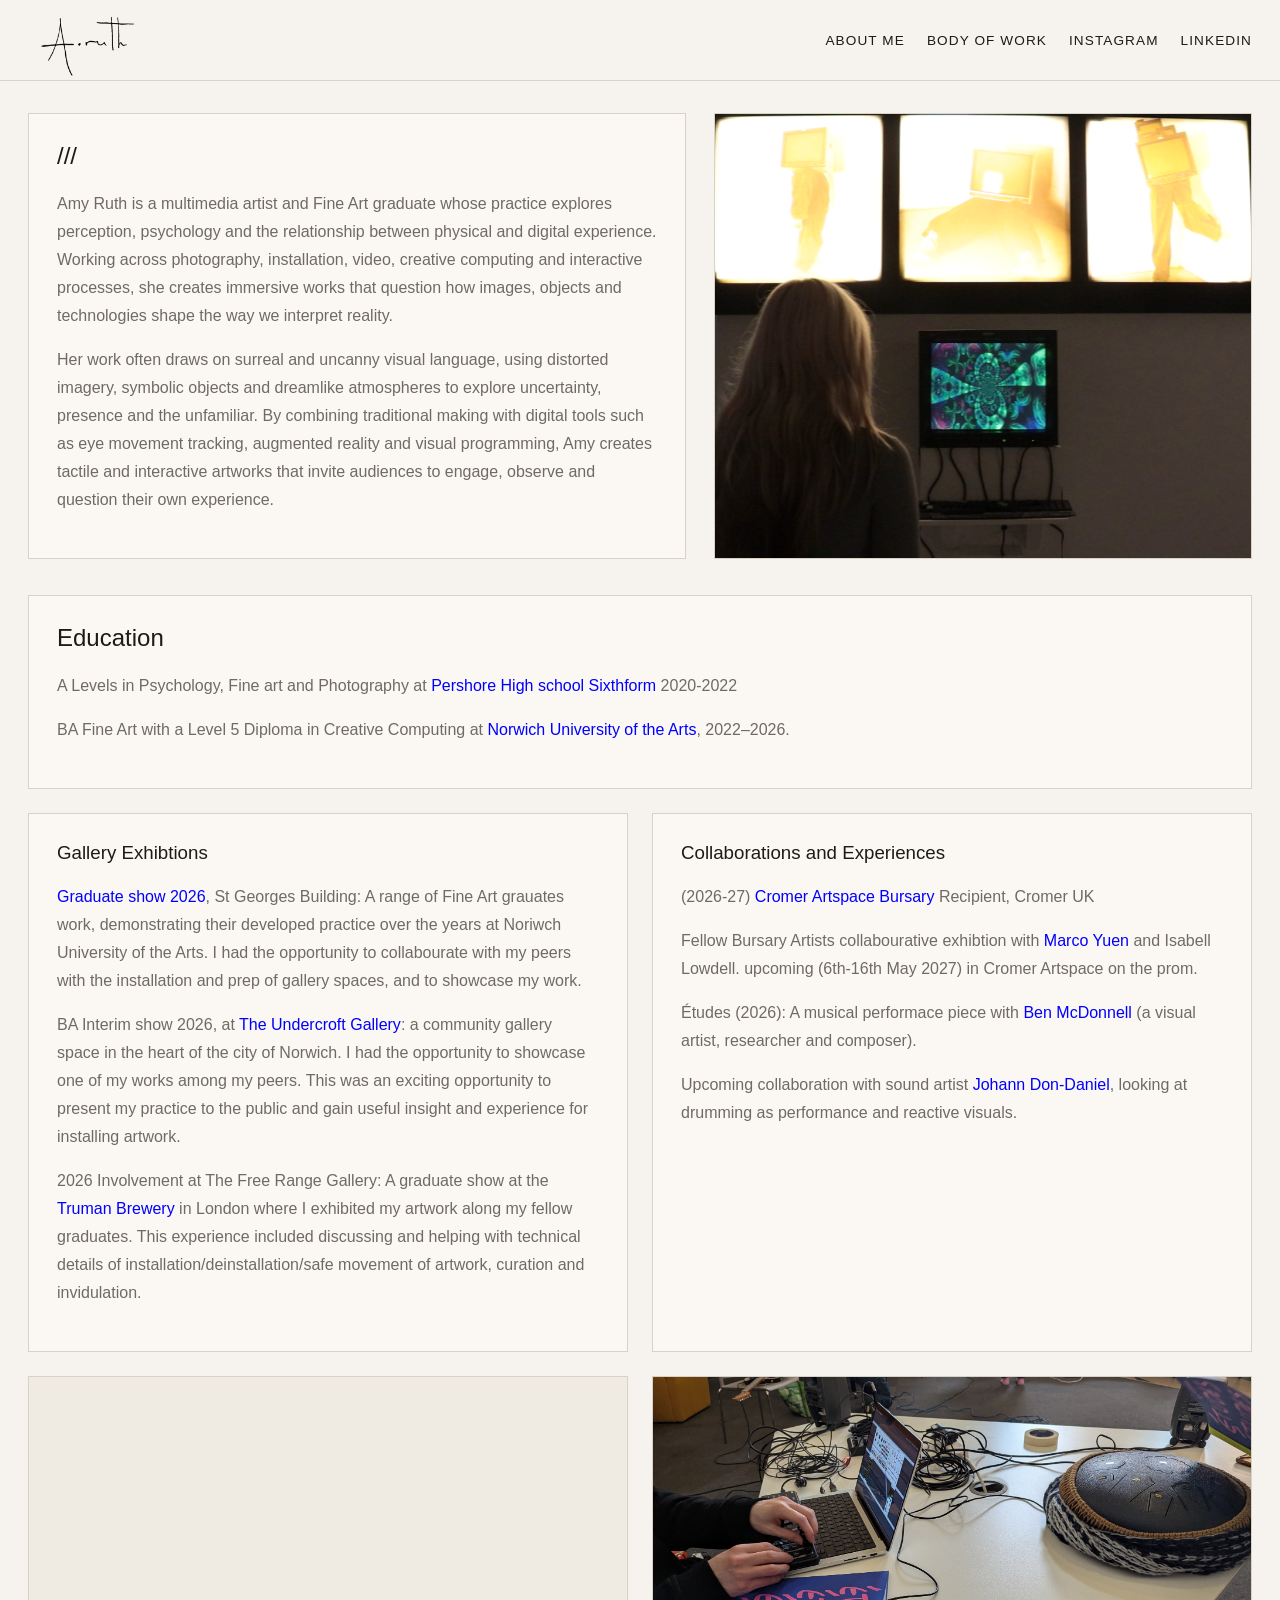
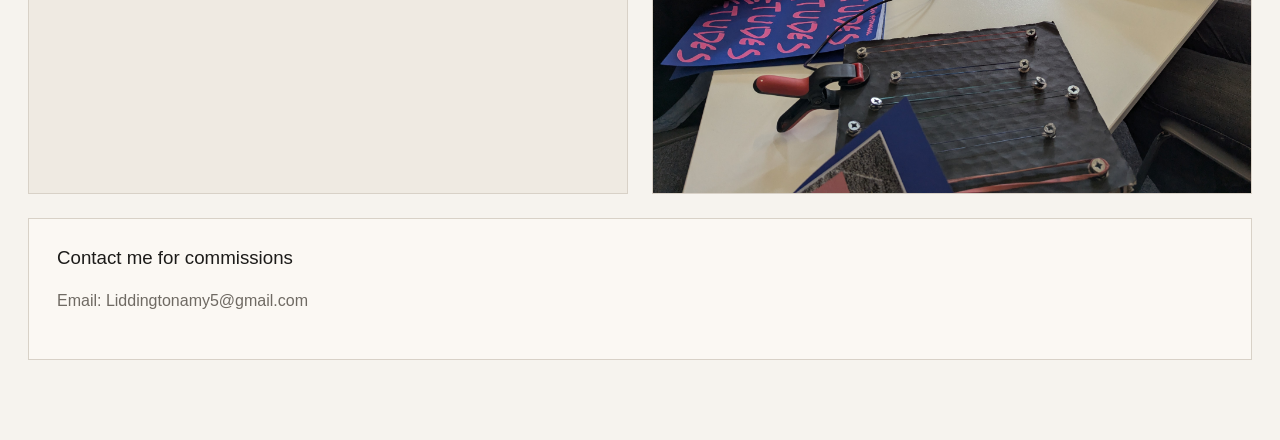
==== commit 580e5ac4: "adjusted and added images" ====
--- a/about.html
+++ b/about.html
@@ -36,7 +36,7 @@
       </div>
 
       <div class="image-box">
-        <img src="images/download.jpg" alt="Artist portrait or work image" />
+        <img src="images/port1.png" alt="Artist portrait or work image" />
       </div>
     </div>
 
@@ -66,14 +66,19 @@
       </div>
 
       <div class="info-box">
-        <h3>Collaborations</h3>
+        <h3>Collaborations and Experiences</h3>
+        <p>
+          (2026-27) <a href="https://cromer-artspace.uk/three-artists-one-coastline-introducing-the-2026-27-cromer-artspace-bursary-artists/" class="link">Cromer Artspace Bursary </a>Recipient, Cromer UK
+        </p>
+        <p>
+          Fellow Bursary Artists collabourative exhibtion with <a href="https://www.marcoyuen.co.uk/" class="link"> Marco Yuen </a> and Isabell Lowdell. upcoming (6th-16th May 2027) in Cromer Artspace on the prom.
+        </p>
         <p>
          Études (2026): A musical performace piece with <a href="https://benmcdonnell.co.uk/" target="_blank" rel="noopener noreferrer" class="link">Ben McDonnell</a> 
          (a visual artist, researcher and composer).
         </p>
         <p>
           Upcoming collaboration with sound artist <a href="https://www.johanndondaniel.com/" rel="" class="link" a>Johann Don-Daniel</a>, looking at drumming as performance and reactive visuals. 
-
         </p>
 
       </div>
@@ -91,8 +96,6 @@
     <div class="contact-box">
       <h3>Contact me for commissions</h3>
       <p>Email: Liddingtonamy5@gmail.com</p>
-      <p>Instagram: @amu_x_art | @amu_x_photography</p>
-      <p>LinkedIn: linkedin.com/in/Amy-liddington</p>
     </div>
   </main>
   <script src="script.js"></script>
--- a/style.css
+++ b/style.css
@@ -123,11 +123,13 @@
   display: grid;
   grid-template-columns: repeat(2, 1fr);
   gap: 18px;
+  max-width: 1000px;
+  margin: auto;
 }
 
 .category-card {
   position: relative;
-  min-height: 340px;
+  min-height: 280px;
   overflow: hidden;
   background: var(--bg-soft);
   border: 1px solid var(--line);
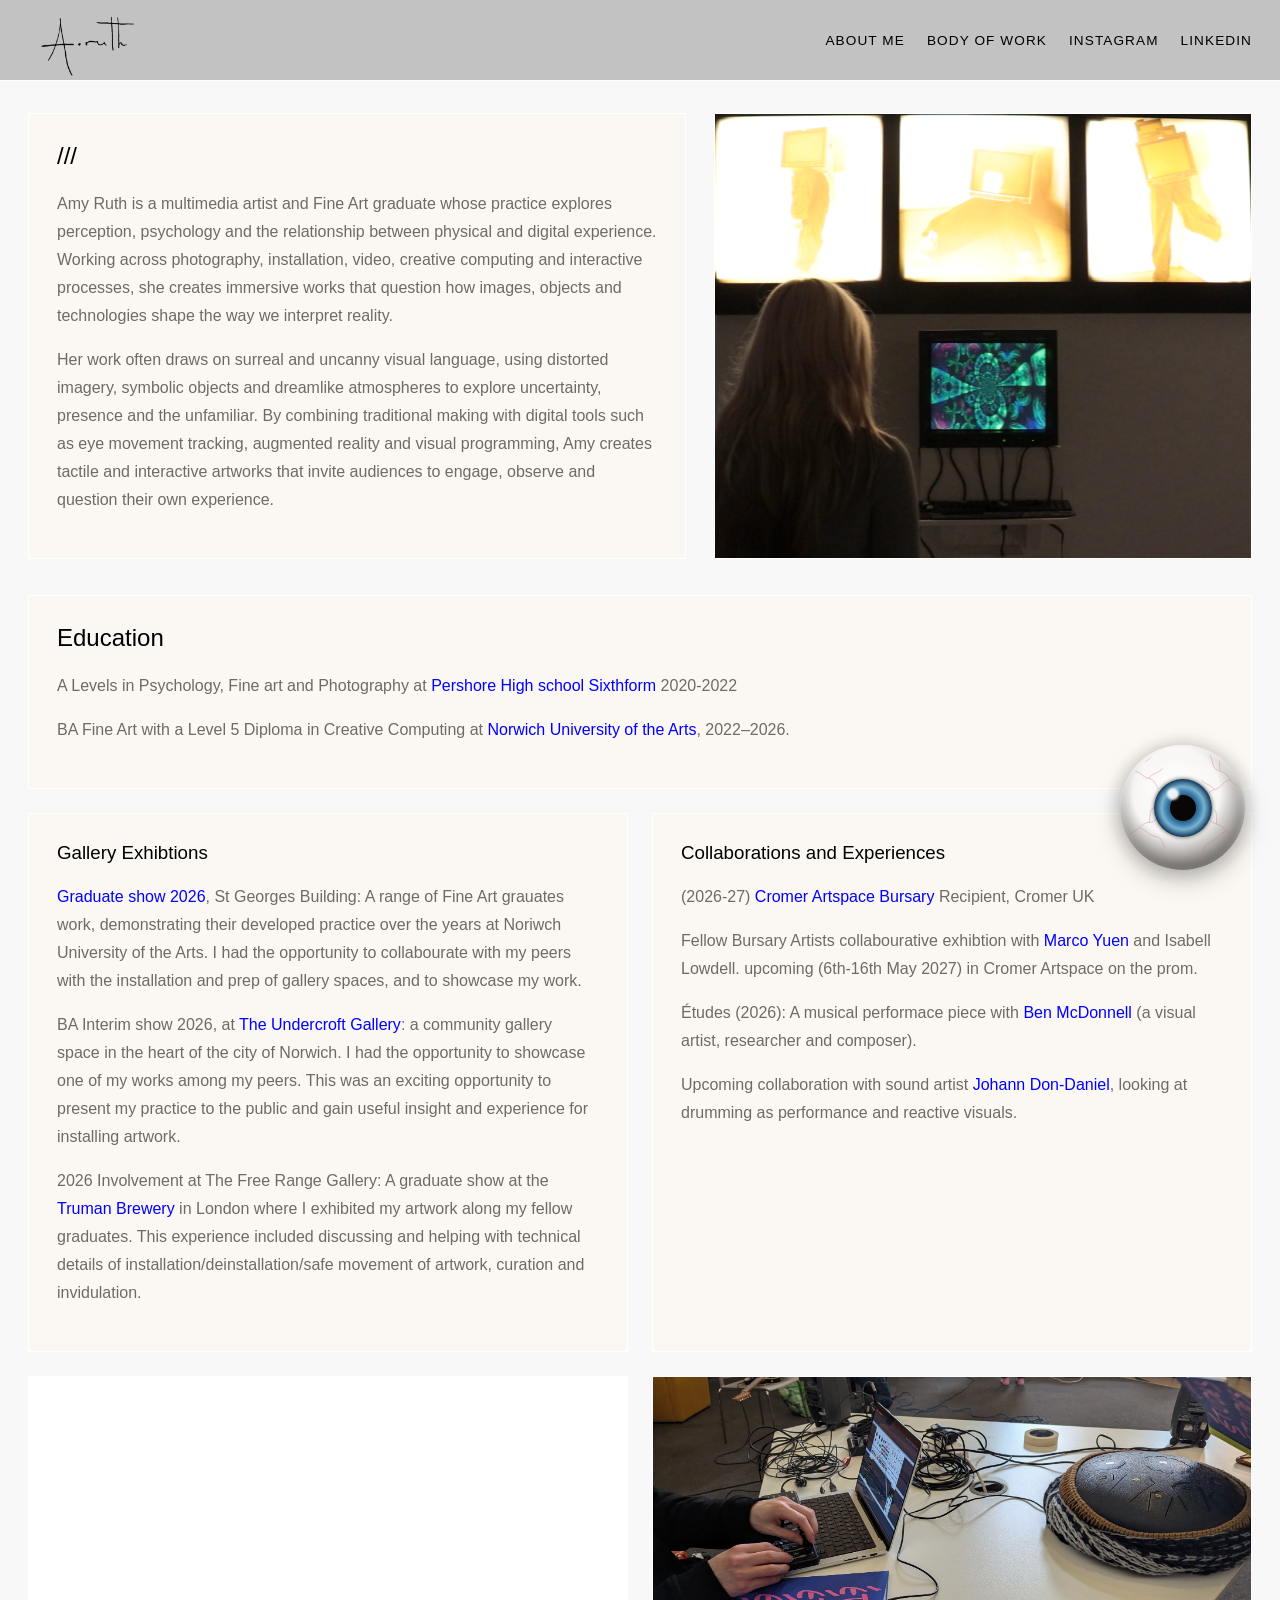
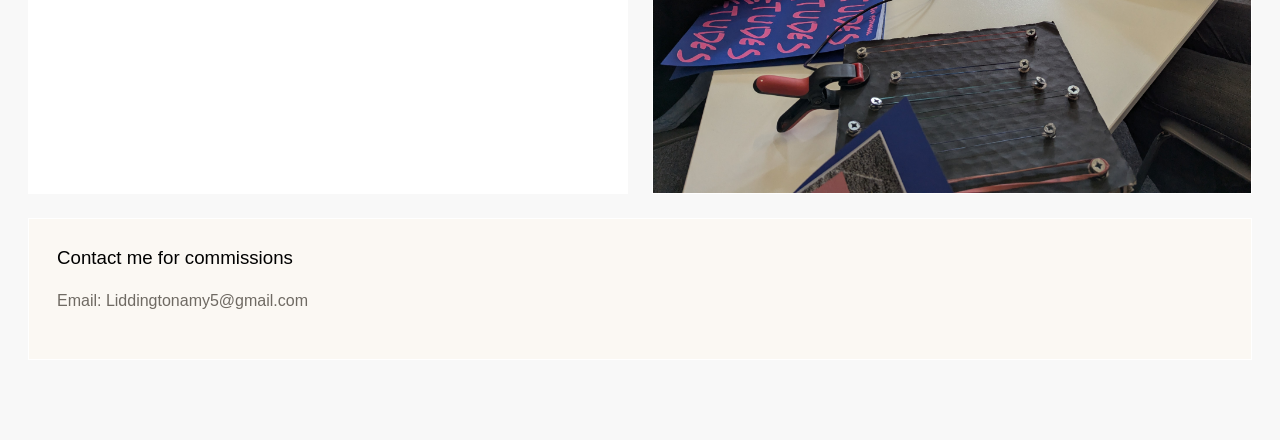
==== commit 7802edea: "adding fun stuff" ====
--- a/about.html
+++ b/about.html
@@ -1,3 +1,4 @@
+
 <!DOCTYPE html>
 <html lang="en">
 <head>
@@ -6,98 +7,149 @@
   <title>About Me — Amy Liddington</title>
   <link rel="stylesheet" href="style.css" />
 </head>
+
 <body>
-  <header class="site-header">
-    <div class="header-inner">
-      <a href="index.html" class="signature-wrap">
-        <img src="images/sig.png" alt="Your signature" />
-      </a>
-      <nav class="main-nav">
-        <a href="about.html">About Me</a>
-        <a href="index.html#body-of-work">Body of Work</a>
-      <a href="https://www.instagram.com/amu_x_art/" target="_blank" rel="noopener noreferrer">Instagram</a>
-        <a href="https://www.linkedin.com/in/amy-liddington-a07385301/" target="_blank" rel="noopener noreferrer">LinkedIn</a>
-      </nav>
-    </div>
-  </header>
 
-  <main class="page-wrap">
-    <div class="about-layout">
-      <div class="text-box">
-        <h2>///</h2>
-        <p> Amy Ruth is a multimedia artist and Fine Art graduate whose practice explores perception, psychology and the relationship between physical and digital experience. Working across photography, installation, video, creative computing and interactive processes, she creates immersive works that question how images, objects and technologies shape the way we interpret reality.
+  <div id="page-glitch-wrapper">
+
+    <header class="site-header">
+      <div class="header-inner">
+        <a href="index.html" class="signature-wrap">
+          <img src="images/sig.png" alt="Amy Liddington signature" />
+          <span class="signature-glitch" aria-hidden="true"></span>
+        </a>
+
+        <nav class="main-nav">
+          <a href="about.html">About Me</a>
+          <a href="index.html#body-of-work">Body of Work</a>
+          <a href="https://www.instagram.com/amu_x_art/" target="_blank" rel="noopener noreferrer">Instagram</a>
+          <a href="https://www.linkedin.com/in/amy-liddington-a07385301/" target="_blank" rel="noopener noreferrer">LinkedIn</a>
+        </nav>
+      </div>
+    </header>
+
+    <main class="page-wrap">
+
+      <div class="about-layout">
+
+        <div class="text-box">
+          <h2>///</h2>
+
+          <p>
+            Amy Ruth is a multimedia artist and Fine Art graduate whose practice explores perception, psychology and the relationship between physical and digital experience. Working across photography, installation, video, creative computing and interactive processes, she creates immersive works that question how images, objects and technologies shape the way we interpret reality.
+          </p>
+
+          <p>
+            Her work often draws on surreal and uncanny visual language, using distorted imagery, symbolic objects and dreamlike atmospheres to explore uncertainty, presence and the unfamiliar. By combining traditional making with digital tools such as eye movement tracking, augmented reality and visual programming, Amy creates tactile and interactive artworks that invite audiences to engage, observe and question their own experience.
+          </p>
+
+          <p></p>
+        </div>
+
+        <div class="image-box">
+          <img src="images/port1.png" alt="Artist portrait or work image" />
+        </div>
+
+      </div>
+
+      <div class="education-block">
+        <h2>Education</h2>
+
+        <p>
+          A Levels in Psychology, Fine art and Photography at
+          <a href="https://www.pershorehigh.org.uk/" class="link">Pershore High school Sixthform</a>
+          2020-2022
         </p>
+
         <p>
-          Her work often draws on surreal and uncanny visual language, using distorted imagery, symbolic objects and dreamlike atmospheres to explore uncertainty, presence and the unfamiliar. By combining traditional making with digital tools such as eye movement tracking, augmented reality and visual programming, Amy creates tactile and interactive artworks that invite audiences to engage, observe and question their own experience.
-        </p>
-        <p>
-          
+          BA Fine Art with a Level 5 Diploma in Creative Computing at
+          <a href="https://norwichuni.ac.uk/courses/undergraduate/how-to-apply/?gad_source=1&gad_campaignid=23507903249&gbraid=0AAAAA-VwPoWM-Cn82sap5-omvKN9BB3MS&gclid=Cj0KCQjw77bPBhC_ARIsAGAjjV-Chq_SR6FcS5R3rNB_PiRzjKrTsqq-M4BsCd_qu9kXpTuqFAmPdO8aAlq-EALw_wcB" class="link">Norwich University of the Arts</a>,
+          2022–2026.
         </p>
       </div>
 
-      <div class="image-box">
-        <img src="images/port1.png" alt="Artist portrait or work image" />
+      <div class="info-grid">
+
+        <div class="info-box">
+          <h3>Gallery Exhibtions</h3>
+
+          <p>
+            <a href="https://gradfestshowcase.com/undergraduate/students/amy-liddington/?fbclid=PAcGRvZgJleHRuA2FlbQIxMQBzcnRjBmFwcF9pZA81NjcwNjczNDMzNTI0MjcAAaeMaiTDARsU_ht3ffGv4qEKmR_tUdYv-TsAaWFdZJ34UbBEobdl0QtXQsXFnQ_aem_kq4THn4KsfNq0L2KGORC2g" class="link">Graduate show 2026</a>,
+            St Georges Building: A range of Fine Art grauates work, demonstrating their developed practice over the years at Noriwch University of the Arts. I had the opportunity to collabourate with my peers with the installation and prep of gallery spaces, and to showcase my work.
+          </p>
+
+          <p>
+            BA Interim show 2026, at
+            <a href="https://www.artinnorwich.org.uk/" class="link">The Undercroft Gallery</a>:
+            a community gallery space in the heart of the city of Norwich. I had the opportunity to showcase one of my works among my peers. This was an exciting opportunity to present my practice to the public and gain useful insight and experience for installing artwork.
+          </p>
+
+          <p>
+            2026 Involvement at The Free Range Gallery: A graduate show at the
+            <a href="https://www.trumanbrewery.com/web/home.pl" class="link">Truman Brewery</a>
+            in London where I exhibited my artwork along my fellow graduates. This experience included discussing and helping with technical details of installation/deinstallation/safe movement of artwork, curation and invidulation.
+          </p>
+        </div>
+
+        <div class="info-box">
+          <h3>Collaborations and Experiences</h3>
+
+          <p>
+            (2026-27)
+            <a href="https://cromer-artspace.uk/three-artists-one-coastline-introducing-the-2026-27-cromer-artspace-bursary-artists/" class="link">Cromer Artspace Bursary</a>
+            Recipient, Cromer UK
+          </p>
+
+          <p>
+            Fellow Bursary Artists collabourative exhibtion with
+            <a href="https://www.marcoyuen.co.uk/" class="link">Marco Yuen</a>
+            and Isabell Lowdell. upcoming (6th-16th May 2027) in Cromer Artspace on the prom.
+          </p>
+
+          <p>
+            Études (2026): A musical performace piece with
+            <a href="https://benmcdonnell.co.uk/" target="_blank" rel="noopener noreferrer" class="link">Ben McDonnell</a>
+            (a visual artist, researcher and composer).
+          </p>
+
+          <p>
+            Upcoming collaboration with sound artist
+            <a href="https://www.johanndondaniel.com/" class="link">Johann Don-Daniel</a>,
+            looking at drumming as performance and reactive visuals.
+          </p>
+        </div>
+
+      </div>
+
+      <div class="placeholder-image-row">
+        <div class="placeholder-tile">
+          <img src="images/IMG_8066 (1).JPG" alt="">
+        </div>
+
+        <div class="placeholder-tile">
+          <img src="images/benpt2.jpg" alt="">
+        </div>
+      </div>
+
+      <div class="contact-box">
+        <h3>Contact me for commissions</h3>
+        <p>Email: Liddingtonamy5@gmail.com</p>
+      </div>
+
+    </main>
+
+  </div>
+
+  <!-- FLOATING EYEBALL: OUTSIDE THE GLITCH WRAPPER -->
+  <div class="floating-eye" id="floating-eye" aria-hidden="true">
+    <div class="eye-white">
+      <div class="eye-iris" id="eye-iris">
+        <div class="eye-pupil"></div>
+        <div class="eye-highlight"></div>
       </div>
     </div>
+  </div>
 
-    <div class="education-block">
-      <h2>Education</h2>
-      <p>
-       A Levels in Psychology, Fine art and Photography at <a href="https://www.pershorehigh.org.uk/" class="link">Pershore High school Sixthform</a> 2020-2022
-      </p>
-      <p>
-       BA Fine Art with a Level 5 Diploma in Creative Computing at <a href="https://norwichuni.ac.uk/courses/undergraduate/how-to-apply/?gad_source=1&gad_campaignid=23507903249&gbraid=0AAAAA-VwPoWM-Cn82sap5-omvKN9BB3MS&gclid=Cj0KCQjw77bPBhC_ARIsAGAjjV-Chq_SR6FcS5R3rNB_PiRzjKrTsqq-M4BsCd_qu9kXpTuqFAmPdO8aAlq-EALw_wcB" class="link">Norwich University of the Arts</a>, 2022–2026.
-      </p>
-    </div>
-
-    <div class="info-grid">
-      <div class="info-box">
-        <h3>Gallery Exhibtions</h3>
-        <p>
-          <a href="https://gradfestshowcase.com/undergraduate/students/amy-liddington/?fbclid=PAcGRvZgJleHRuA2FlbQIxMQBzcnRjBmFwcF9pZA81NjcwNjczNDMzNTI0MjcAAaeMaiTDARsU_ht3ffGv4qEKmR_tUdYv-TsAaWFdZJ34UbBEobdl0QtXQsXFnQ_aem_kq4THn4KsfNq0L2KGORC2g" class="link">Graduate show 2026</a>, St Georges Building: A range of Fine Art grauates work, demonstrating their developed practice over the years at Noriwch University of the Arts. I had the opportunity to collabourate with my peers with the installation and prep of gallery spaces, and to showcase my work.
-        </p>
-        <p>
-          BA Interim show 2026, at <a href="https://www.artinnorwich.org.uk/" class="link">The Undercroft Gallery</a>: a community gallery space in the heart of the city of Norwich. I had the opportunity to showcase one of my works among my peers. This was an exciting opportunity to present my practice to the public and gain useful insight and experience for installing artwork. 
-        </p>
-        <p>
-          2026 Involvement at The Free Range Gallery: A graduate show at the <a href="https://www.trumanbrewery.com/web/home.pl" class="link">Truman Brewery</a> in London where I exhibited my artwork along my fellow graduates. This experience included discussing and helping with technical details of installation/deinstallation/safe movement of artwork, curation and invidulation.
-        </p>
-        
-      </div>
-
-      <div class="info-box">
-        <h3>Collaborations and Experiences</h3>
-        <p>
-          (2026-27) <a href="https://cromer-artspace.uk/three-artists-one-coastline-introducing-the-2026-27-cromer-artspace-bursary-artists/" class="link">Cromer Artspace Bursary </a>Recipient, Cromer UK
-        </p>
-        <p>
-          Fellow Bursary Artists collabourative exhibtion with <a href="https://www.marcoyuen.co.uk/" class="link"> Marco Yuen </a> and Isabell Lowdell. upcoming (6th-16th May 2027) in Cromer Artspace on the prom.
-        </p>
-        <p>
-         Études (2026): A musical performace piece with <a href="https://benmcdonnell.co.uk/" target="_blank" rel="noopener noreferrer" class="link">Ben McDonnell</a> 
-         (a visual artist, researcher and composer).
-        </p>
-        <p>
-          Upcoming collaboration with sound artist <a href="https://www.johanndondaniel.com/" rel="" class="link" a>Johann Don-Daniel</a>, looking at drumming as performance and reactive visuals. 
-        </p>
-
-      </div>
-    </div>
-
-    <div class="placeholder-image-row">
-      <div class="placeholder-tile">
-        <img src="images/IMG_8066 (1).JPG" alt="">
-      </div>
-      <div class="placeholder-tile">
-        <img src="images/benpt2.jpg" alt="">
-      </div>
-    </div>
-
-    <div class="contact-box">
-      <h3>Contact me for commissions</h3>
-      <p>Email: Liddingtonamy5@gmail.com</p>
-    </div>
-  </main>
   <script src="script.js"></script>
 </body>
-</html>+</html>
--- a/style.css
+++ b/style.css
@@ -1,9 +1,9 @@
 :root {
-  --bg: #f6f3ee;
-  --bg-soft: #efeae2;
-  --text: #1c1b19;
+  --bg: #f8f8f8;
+  --bg-soft: #ffffff;
+  --text: #000000;
   --muted: #6f6a63;
-  --line: #d8d1c7;
+  --line: #ffffff;
   --overlay: rgba(28, 27, 25, 0.35);
   --max-width: 1400px;
   --pad: 28px;
@@ -39,7 +39,7 @@
   position: sticky;
   top: 0;
   z-index: 1000;
-  background: rgba(246, 243, 238, 0.95);
+  background: rgba(192, 191, 191, 0.95);
   -webkit-backdrop-filter: blur(10px);
 backdrop-filter: blur(10px);
   backdrop-filter: blur(10px);
@@ -135,12 +135,13 @@
   border: 1px solid var(--line);
 }
 
-.category-card img {
+.category-card img { 
   width: 100%;
   height: 100%;
   object-fit: cover;
   transition: transform 0.6s ease;
-}
+ }
+
 
 .category-card::after {
   content: "";
@@ -403,7 +404,7 @@
   align-items: center;
   justify-content: center;
   border-radius: 50%;
-  background: rgba(246, 243, 238, 0.8);
+  background: rgba(255, 255, 255, 0.8);
   color: var(--text);
   font-size: 1.5rem;
   cursor: pointer;
@@ -437,4 +438,675 @@
   height: auto;
   object-fit: contain;
   display: block;
-}+}
+
+/* =================================
+   SIGNATURE - DIGITAL GLITCH EFFECT
+================================= */
+
+.signature-wrap {
+    position: relative;
+    overflow: visible;
+}
+
+.signature-wrap img {
+    position: relative;
+    z-index: 2;
+}
+
+/* Coloured glitch layers */
+
+.signature-glitch {
+    position: absolute;
+    inset: 0;
+    z-index: 3;
+    pointer-events: none;
+}
+
+.signature-glitch::before,
+.signature-glitch::after {
+    content: "";
+    position: absolute;
+    inset: 0;
+
+    background-image: url("images/sig.png");
+    background-size: contain;
+    background-repeat: no-repeat;
+    background-position: center;
+
+    opacity: 0;
+}
+
+/* Red RGB layer */
+
+.signature-glitch::before {
+    filter: brightness(0) saturate(100%)
+            invert(16%) sepia(99%) saturate(7000%)
+            hue-rotate(355deg) brightness(105%);
+}
+
+/* Blue / purple RGB layer */
+
+.signature-glitch::after {
+    filter: brightness(0) saturate(100%)
+            invert(15%) sepia(90%) saturate(5000%)
+            hue-rotate(240deg) brightness(110%);
+}
+
+/* Trigger on mouse entering signature */
+
+.signature-wrap:hover img {
+    animation: signature-break 0.55s steps(2, end);
+}
+
+.signature-wrap:hover .signature-glitch::before {
+    animation: red-fragments 0.55s steps(2, end);
+}
+
+.signature-wrap:hover .signature-glitch::after {
+    animation: blue-fragments 0.55s steps(2, end);
+}
+
+/* ORIGINAL SIGNATURE - BREAKS INTO SLICES */
+
+@keyframes signature-break {
+    0% {
+        transform: translate(0);
+        clip-path: inset(0);
+        filter: none;
+    }
+
+    12% {
+        transform: translate(-5px, 1px) skewX(-5deg);
+        clip-path: inset(10% 0 70% 0);
+    }
+
+    25% {
+        transform: translate(6px, -2px);
+        clip-path: inset(38% 0 45% 0);
+        filter: contrast(2);
+    }
+
+    38% {
+        transform: translate(-8px, 2px) skewX(7deg);
+        clip-path: inset(72% 0 8% 0);
+    }
+
+    52% {
+        transform: translate(5px, -1px);
+        clip-path: inset(18% 0 55% 0);
+    }
+
+    68% {
+        transform: translate(-4px, 1px);
+        clip-path: inset(48% 0 25% 0);
+    }
+
+    82% {
+        transform: translate(2px, 0);
+        clip-path: inset(0);
+        filter: contrast(1.5);
+    }
+
+    100% {
+        transform: translate(0);
+        clip-path: inset(0);
+        filter: none;
+    }
+}
+
+/* RED FRAGMENTS */
+
+@keyframes red-fragments {
+    0%, 100% {
+        opacity: 0;
+        transform: translate(0);
+        clip-path: inset(0);
+    }
+
+    15% {
+        opacity: 1;
+        transform: translate(-9px, 2px);
+        clip-path: inset(5% 0 72% 0);
+    }
+
+    32% {
+        opacity: 0.9;
+        transform: translate(7px, -2px);
+        clip-path: inset(35% 0 45% 0);
+    }
+
+    50% {
+        opacity: 1;
+        transform: translate(-6px, 1px);
+        clip-path: inset(70% 0 10% 0);
+    }
+
+    70% {
+        opacity: 0.8;
+        transform: translate(5px, 0);
+        clip-path: inset(20% 0 55% 0);
+    }
+
+    85% {
+        opacity: 0.5;
+        transform: translate(-3px, 0);
+        clip-path: inset(0);
+    }
+}
+
+/* BLUE / PURPLE FRAGMENTS */
+
+@keyframes blue-fragments {
+    0%, 100% {
+        opacity: 0;
+        transform: translate(0);
+        clip-path: inset(0);
+    }
+
+    15% {
+        opacity: 1;
+        transform: translate(9px, -2px);
+        clip-path: inset(35% 0 45% 0);
+    }
+
+    32% {
+        opacity: 0.9;
+        transform: translate(-7px, 2px);
+        clip-path: inset(5% 0 72% 0);
+    }
+
+    50% {
+        opacity: 1;
+        transform: translate(6px, -1px);
+        clip-path: inset(55% 0 15% 0);
+    }
+
+    70% {
+        opacity: 0.8;
+        transform: translate(-5px, 0);
+        clip-path: inset(15% 0 60% 0);
+    }
+
+    85% {
+        opacity: 0.5;
+        transform: translate(3px, 0);
+        clip-path: inset(0);
+    }
+}
+/* =================================
+   DIGITAL PAINTBRUSH CURSOR
+================================= */
+
+#paint-canvas {
+    position: fixed;
+    inset: 0;
+    width: 100%;
+    height: 100%;
+    z-index: 9999;
+    pointer-events: none;
+}
+
+/* Keep the website content above the paint trail */
+
+.site-header {
+    z-index: 1000;
+}
+
+.page-wrap {
+    position: relative;
+    z-index: 2;
+}
+
+/* =================================
+   FLOATING EYEBALL
+================================= */
+
+
+.floating-eye {
+    position: fixed;
+    width: 125px;
+    height: 125px;
+    right: 35px;
+    bottom: 30px;
+    top: auto;
+    z-index: 1001;
+    pointer-events: none;
+    animation: eye-float 4s ease-in-out infinite;
+}
+
+/* THE EYEBALL */
+
+.eye-white {
+    position: relative;
+    width: 100%;
+    height: 100%;
+    border-radius: 50%;
+    overflow: hidden;
+
+    background: radial-gradient(
+        circle at 45% 38%,
+        #ffffff 0%,
+        #f7f6f4 42%,
+        #96928f 68%,
+        #5e5c59 88%,
+        #141413 100%
+    );
+
+    box-shadow:
+        0 9px 24px rgba(0,0,0,0.25),
+        0 0 18px rgba(70,65,60,0.22),
+        inset 0 -8px 15px rgba(0,0,0,0.20),
+        inset 0 4px 9px rgba(255,255,255,0.95);
+}
+
+/* SUBTLE RED VEINS */
+
+.eye-white::before {
+    content: "";
+    position: absolute;
+    inset: 3px;
+    border-radius: 50%;
+    z-index: 1;
+    pointer-events: none;
+
+    background: url("data:image/svg+xml,%3Csvg viewBox='0 0 200 200' xmlns='http://www.w3.org/2000/svg'%3E%3Cg fill='none' stroke='%23c66f70' stroke-width='1.2' stroke-linecap='round' opacity='.65'%3E%3Cpath d='M5 48 C22 39 18 27 34 23 S47 12 53 3 M18 39 C30 39 32 49 43 51 S54 61 59 68 M34 23 C38 14 34 9 39 3 M43 51 C49 42 59 43 66 35'/%3E%3Cpath d='M195 65 C177 59 181 44 164 39 S153 24 147 13 M181 53 C168 55 166 67 154 70 S144 81 139 87 M164 39 C160 30 165 24 160 16 M154 70 C147 61 139 62 132 54'/%3E%3Cpath d='M10 145 C27 139 30 126 44 125 S58 113 64 105 M28 134 C39 137 43 147 55 149 S65 158 70 166 M44 125 C47 115 43 109 50 101'/%3E%3Cpath d='M192 151 C174 145 173 132 158 128 S145 115 138 108 M174 139 C163 143 159 154 148 158 S137 169 132 177 M158 128 C155 118 160 111 154 104'/%3E%3C/g%3E%3C/svg%3E")
+        center / 100% 100% no-repeat;
+
+    opacity: 0.8;
+}
+
+/* BLUE IRIS */
+
+.eye-iris {
+    position: absolute;
+    width: 58px;
+    height: 58px;
+    left: 50%;
+    top: 50%;
+    z-index: 2;
+    transform: translate(-50%, -50%);
+    border-radius: 50%;
+
+    background: radial-gradient(
+        circle,
+        #080d16 0%,
+        #080d16 25%,
+        #24517a 29%,
+        #4689b5 43%,
+        #78b2ce 52%,
+        #28577f 68%,
+        #142b45 85%,
+        #080d16 100%
+    );
+
+    box-shadow:
+        0 0 4px rgba(0,0,0,0.7),
+        inset 0 0 5px rgba(0,0,0,0.5);
+
+    transition: transform 0.12s ease-out;
+}
+
+/* PUPIL */
+
+.eye-pupil {
+    position: absolute;
+    width: 26px;
+    height: 26px;
+    left: 50%;
+    top: 50%;
+    transform: translate(-50%, -50%);
+    border-radius: 50%;
+    background: #080706;
+}
+
+/* EYE REFLECTION */
+
+.eye-highlight {
+    position: absolute;
+    width: 12px;
+    height: 12px;
+    top: 9px;
+    left: 13px;
+    border-radius: 50%;
+    background: rgba(255,255,255,0.9);
+    filter: blur(1px);
+}
+
+/* BLINKING EYELID */
+
+.eye-white::after {
+    content: "";
+    position: absolute;
+    inset: 0;
+    z-index: 5;
+    border-radius: 50%;
+    pointer-events: none;
+
+    background: linear-gradient(
+        to bottom,
+        #c9b4ad 0%,
+        #e5d5ce 45%,
+        #c6aaa2 100%
+    );
+
+    transform: scaleY(0);
+    transform-origin: top;
+    animation: eye-blink 4s infinite;
+}
+
+/* FLOATING MOVEMENT */
+
+@keyframes eye-float {
+    0%, 100% {
+        transform: translateY(0);
+    }
+
+    50% {
+        transform: translateY(-10px);
+    }
+}
+
+/* BLINK ANIMATION */
+
+@keyframes eye-blink {
+    0%, 88%, 100% {
+        transform: scaleY(0);
+    }
+
+    91% {
+        transform: scaleY(1);
+    }
+
+    94% {
+        transform: scaleY(0);
+    }
+}
+
+/* MOBILE SIZING */
+
+@media (max-width: 700px) {
+    .floating-eye {
+        width: 85px;
+        height: 85px;
+        right: 18px;
+        bottom: 18px;
+    }
+
+    .eye-iris {
+        width: 40px;
+        height: 40px;
+    }
+
+    .eye-pupil {
+        width: 19px;
+        height: 19px;
+    }
+}
+
+/* REDUCED MOTION */
+
+@media (prefers-reduced-motion: reduce) {
+    .floating-eye {
+        animation: none;
+    }
+
+    .eye-white::after {
+        animation: none;
+    }
+}
+
+
+/* =================================
+   DIGITAL GLITCH — STATIC & CONTENT BREAKUP
+================================= */
+
+/* Keep the page itself still */
+#page-glitch-wrapper {
+    transform: none;
+}
+
+/* IMAGE SIGNAL DISTORTION */
+body.page-glitch .image-box img,
+body.page-glitch .placeholder-tile img {
+    animation: image-breakup 0.48s steps(1, end);
+}
+
+body.page-glitch .slide-image {
+    animation: image-breakup 0.48s steps(1, end);
+    will-change: transform, filter, clip-path;
+}
+
+body.page-glitch .category-card img {
+    animation: image-breakup 0.48s steps(1, end);
+}
+
+@keyframes image-breakup {
+    0%, 100% {
+        transform: translate(0, 0);
+        filter: none;
+        clip-path: inset(0);
+    }
+
+    12% {
+        transform: translate(-5px, 2px);
+        filter: contrast(1.5) saturate(1.5)
+                drop-shadow(3px 0 rgba(255, 0, 45, 0.65));
+    }
+
+    13% {
+        transform: translate(8px, -1px);
+        filter: contrast(1.8)
+                drop-shadow(-3px 0 rgba(0, 65, 255, 0.7));
+        clip-path: inset(18% 0 52% 0);
+    }
+
+    14% {
+        transform: translate(-2px, 0);
+        clip-path: inset(0);
+    }
+
+    32% {
+        transform: translate(6px, -3px);
+        filter: hue-rotate(12deg) contrast(1.4);
+        clip-path: inset(35% 0 25% 0);
+    }
+
+    33% {
+        transform: translate(-4px, 2px);
+        clip-path: inset(0);
+    }
+
+    55% {
+        transform: translate(-3px, 1px);
+        filter: contrast(1.3)
+                drop-shadow(2px 0 rgba(255, 0, 45, 0.5));
+    }
+
+    56% {
+        transform: translate(2px, -1px);
+        filter: none;
+        clip-path: inset(0);
+    }
+}
+
+
+/* TEXT SIGNAL DISTORTION */
+
+body.page-glitch .slide-caption,
+body.page-glitch .gallery-header,
+body.page-glitch .category-label,
+body.page-glitch .text-box,
+body.page-glitch .education-block,
+body.page-glitch .info-box,
+body.page-glitch .contact-box,
+body.page-glitch .floating-eye {
+    animation: text-breakup 0.48s steps(1, end);
+    will-change: transform, filter, text-shadow;
+}
+
+@keyframes text-breakup {
+    0%, 100% {
+        transform: translate(0, 0);
+        filter: none;
+        text-shadow: none;
+    }
+
+    12% {
+        transform: translate(4px, -1px);
+        text-shadow: -2px 0 rgba(0, 65, 255, 0.65),
+                      2px 0 rgba(255, 0, 45, 0.55);
+    }
+
+    13% {
+        transform: translate(-7px, 2px);
+        text-shadow: 2px 0 rgba(255, 0, 45, 0.6);
+        filter: contrast(1.4);
+    }
+
+    14% {
+        transform: translate(0, 0);
+        text-shadow: none;
+    }
+
+    32% {
+        transform: translate(-5px, 1px);
+        text-shadow: -2px 0 rgba(0, 65, 255, 0.6);
+    }
+
+    33% {
+        transform: translate(3px, -1px);
+        text-shadow: 2px 0 rgba(255, 0, 45, 0.5);
+    }
+
+    55% {
+        transform: translate(-2px, 0);
+        text-shadow: none;
+    }
+}
+
+
+/* FULL SCREEN STATIC OVERLAY */
+
+.background-glitch-overlay {
+    position: fixed;
+    inset: 0;
+    z-index: 9998;
+    pointer-events: none;
+    overflow: hidden;
+    opacity: 0;
+}
+
+.background-glitch-overlay.active {
+    animation: signal-flicker 0.48s steps(1, end);
+}
+
+/* Darker, more visible television noise */
+
+.background-glitch-overlay::after {
+    content: "";
+    position: absolute;
+    inset: -50%;
+    opacity: 0;
+    pointer-events: none;
+
+    background-image: url("data:image/svg+xml,%3Csvg viewBox='0 0 180 180' xmlns='http://www.w3.org/2000/svg'%3E%3Cfilter id='n'%3E%3CfeTurbulence type='fractalNoise' baseFrequency='1.1' numOctaves='3' stitchTiles='stitch'/%3E%3C/filter%3E%3Crect width='100%25' height='100%25' filter='url(%23n)' opacity='1'/%3E%3C/svg%3E");
+
+    background-size: 90px 90px;
+    mix-blend-mode: normal;
+    filter: contrast(1.8) brightness(0.65);
+}
+
+.background-glitch-overlay.active::after {
+    animation: static-flicker 0.48s steps(1, end);
+}
+
+/* Screen flicker */
+
+@keyframes signal-flicker {
+    0%, 100% { opacity: 0; }
+    12% { opacity: 0.12; }
+    13% { opacity: 0.35; }
+    14% { opacity: 0.04; }
+    32% { opacity: 0.2; }
+    33% { opacity: 0.03; }
+    55% { opacity: 0.15; }
+    56% { opacity: 0; }
+}
+
+/* Static flickers in several bursts */
+
+@keyframes static-flicker {
+    0%, 100% { opacity: 0; }
+    12% { opacity: 0.35; }
+    13% { opacity: 0.75; }
+    14% { opacity: 0.18; }
+    22% { opacity: 0.55; }
+    23% { opacity: 0.08; }
+    32% { opacity: 0.65; }
+    33% { opacity: 0.15; }
+    45% { opacity: 0.4; }
+    46% { opacity: 0.05; }
+    55% { opacity: 0.7; }
+    56% { opacity: 0; }
+}
+
+/* REDUCED MOTION */
+
+@media (prefers-reduced-motion: reduce) {
+    body.page-glitch .slide-image,
+    body.page-glitch .slide-caption,
+    body.page-glitch .gallery-header,
+    body.page-glitch .category-card img,
+    body.page-glitch .category-label,
+    .background-glitch-overlay.active,
+    .background-glitch-overlay.active::after {
+        animation: none !important;
+    }
+}
+
+
+/* FLOATING EYEBALL GLITCH */
+
+body.page-glitch .floating-eye {
+    animation: eye-glitch 0.48s steps(1, end);
+    will-change: transform, filter;
+}
+
+@keyframes eye-glitch {
+    0%, 100% {
+        transform: translate(0, 0);
+        filter: none;
+    }
+
+    12% {
+        transform: translate(-5px, 2px) skewX(4deg);
+        filter: drop-shadow(3px 0 rgba(255, 0, 45, 0.8));
+    }
+
+    13% {
+        transform: translate(7px, -2px) skewX(-5deg);
+        filter: drop-shadow(-4px 0 rgba(0, 65, 255, 0.9))
+                hue-rotate(35deg);
+    }
+
+    14% {
+        transform: translate(-2px, 0);
+        filter: contrast(1.8);
+    }
+
+    32% {
+        transform: translate(4px, 1px) scaleX(1.05);
+        filter: hue-rotate(80deg) contrast(1.5);
+    }
+
+    33% {
+        transform: translate(-5px, -1px);
+        filter: drop-shadow(3px 0 rgba(255, 0, 45, 0.7));
+    }
+
+    55% {
+        transform: translate(2px, 0) skewX(-3deg);
+        filter: drop-shadow(-2px 0 rgba(0, 65, 255, 0.7));
+    }
+}
